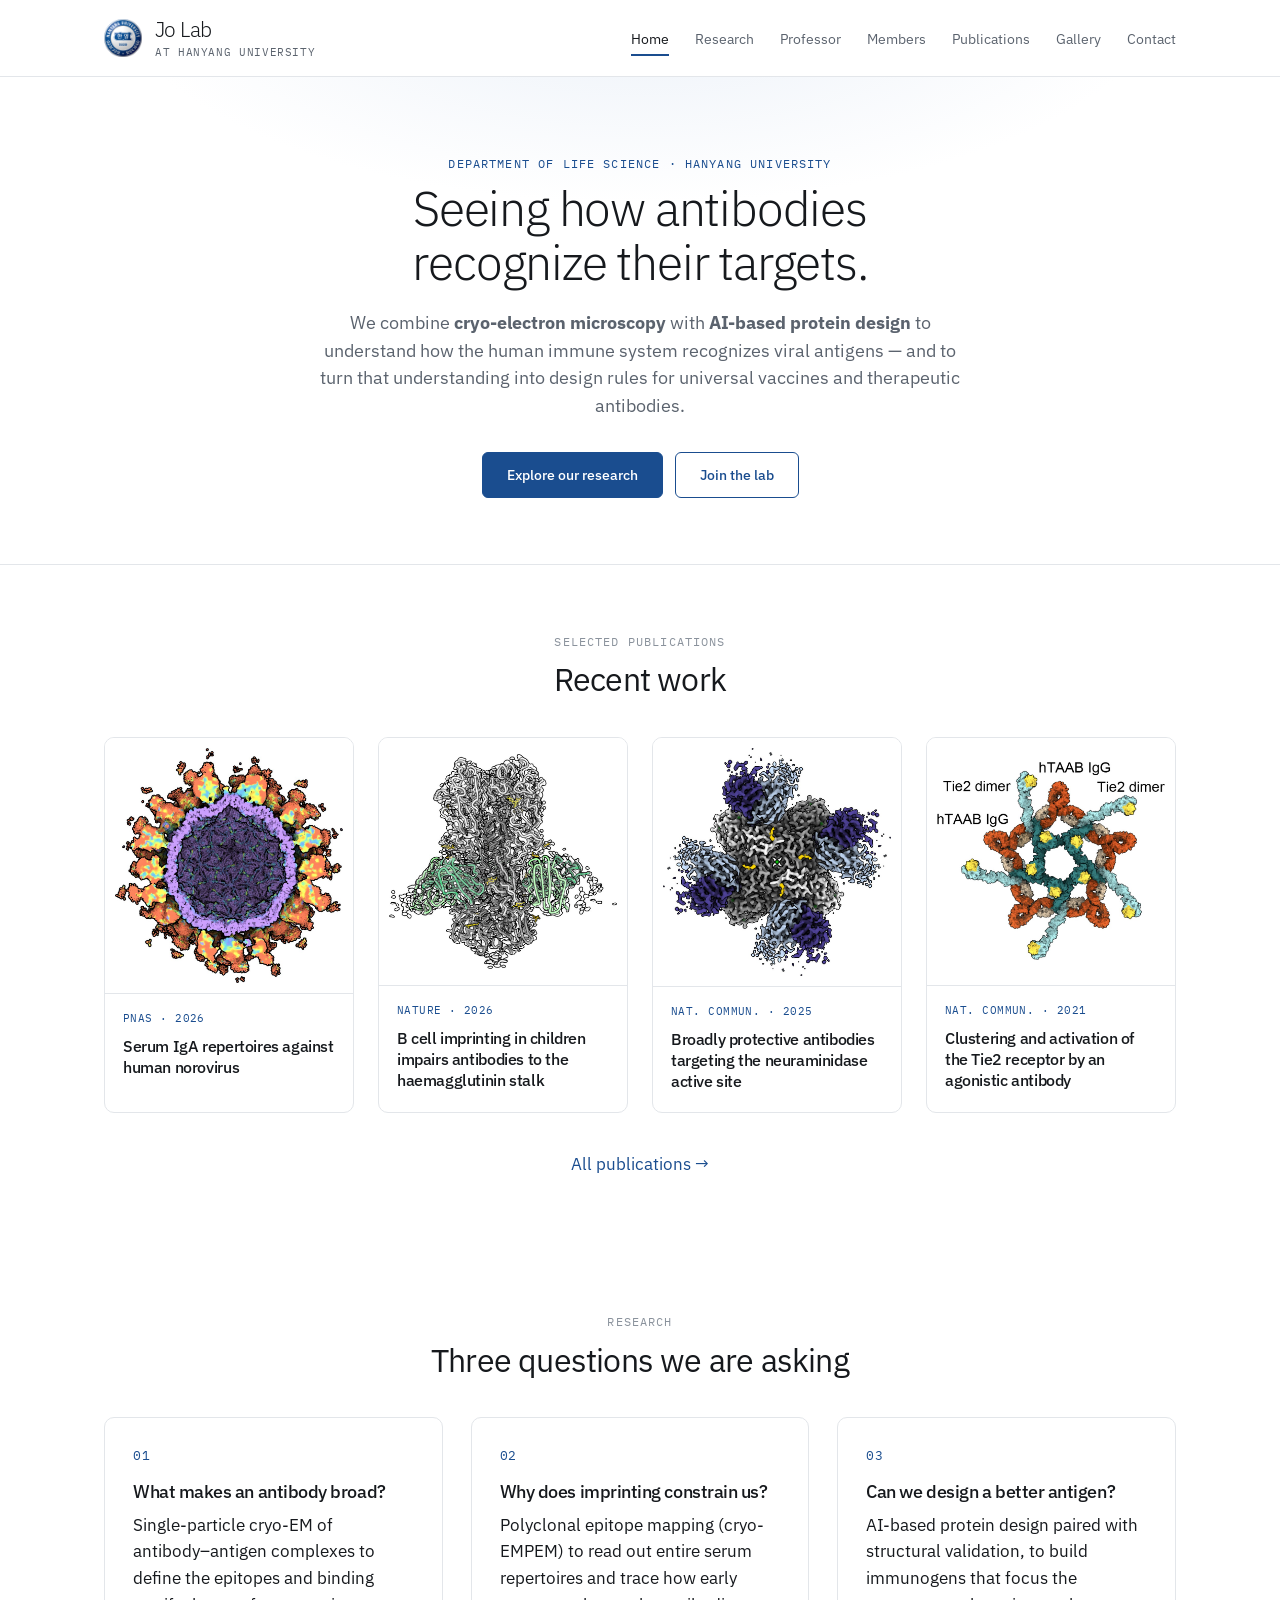
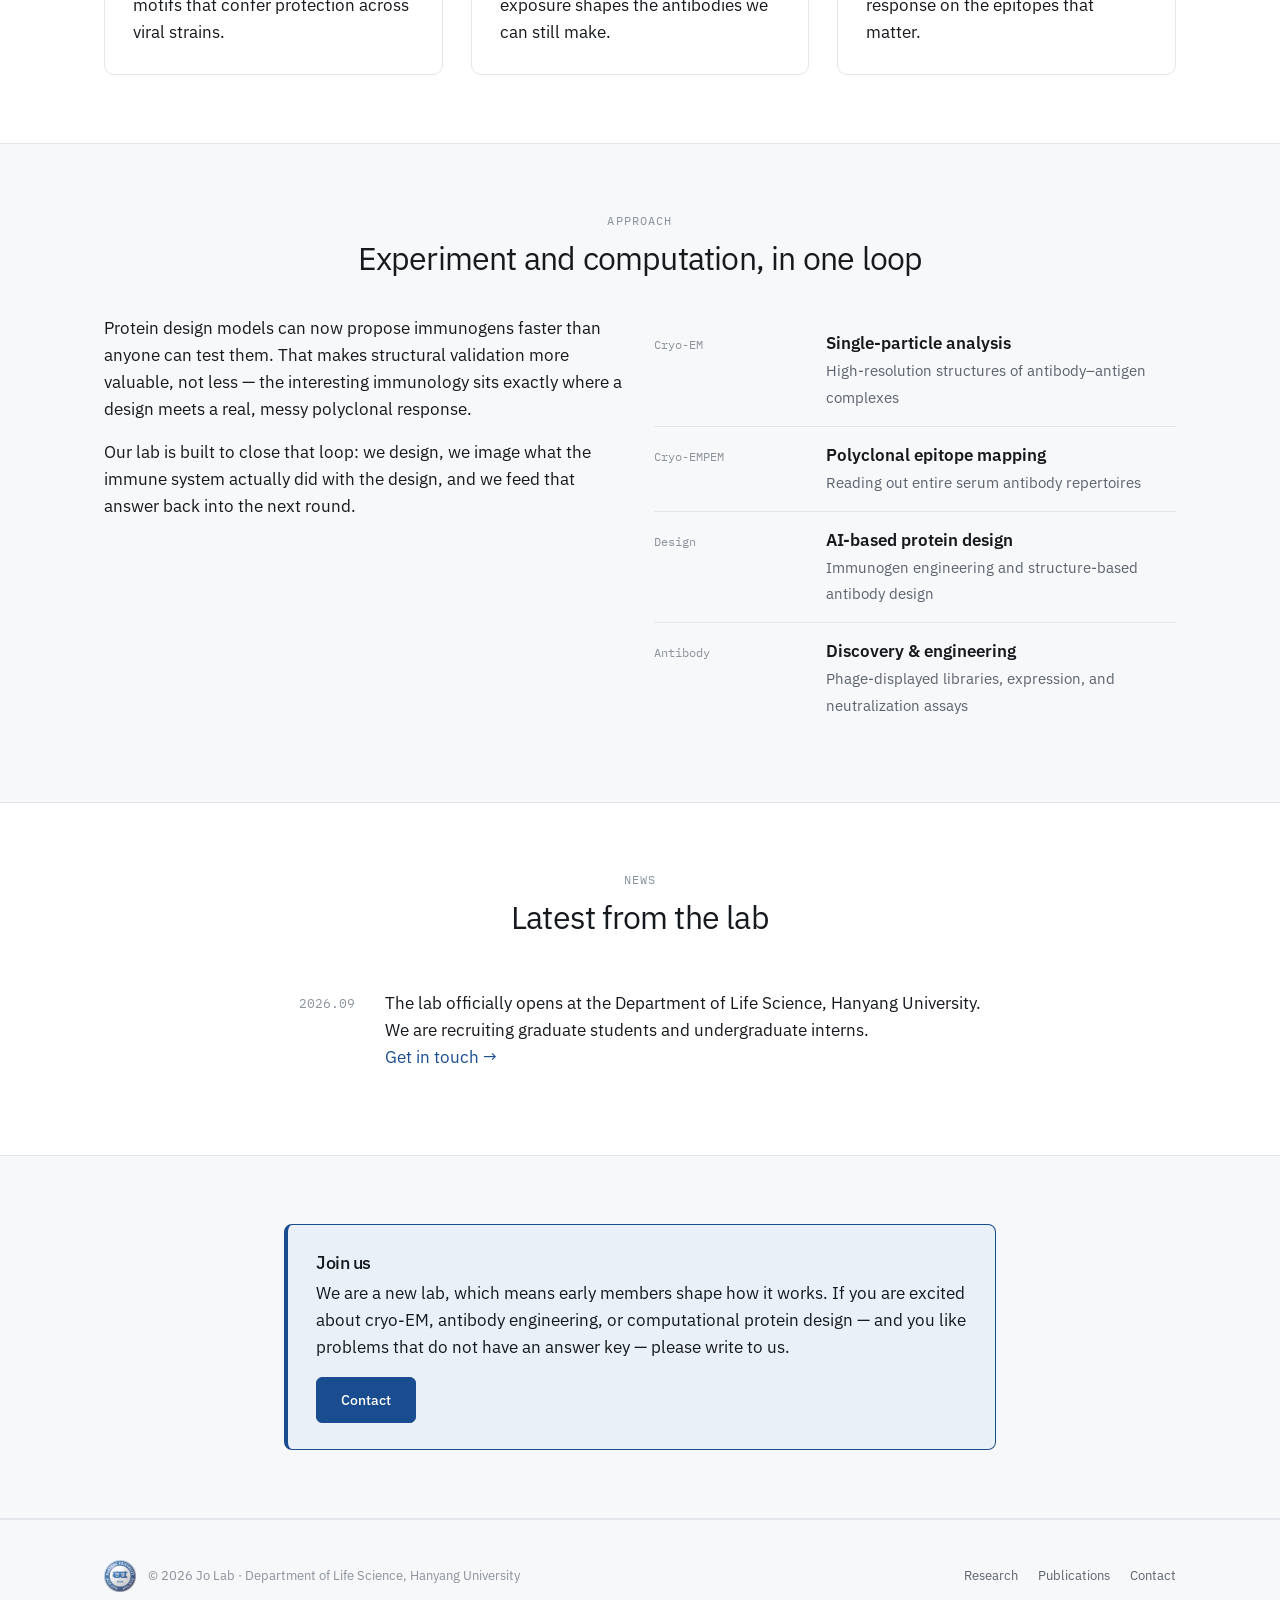
==== index.html @ 9aee0a75 "Add files via upload" ====
<!DOCTYPE html>
<html lang="en">
<head>
<meta charset="utf-8">
<meta name="viewport" content="width=device-width, initial-scale=1">
<title>Jo Lab — Structural Biology, Hanyang University</title>
<meta name="description" content="Structural biology laboratory at the Department of Life Science, Hanyang University. Cryo-EM and computational structure prediction.">
<link rel="preconnect" href="https://fonts.googleapis.com">
<link rel="preconnect" href="https://fonts.gstatic.com" crossorigin>
<link href="https://fonts.googleapis.com/css2?family=IBM+Plex+Mono:wght@400;500&family=IBM+Plex+Sans:wght@300;400;500;600&display=swap" rel="stylesheet">
<link rel="stylesheet" href="style.css">
</head>
<body>

<!-- ===================== HEADER (identical on every page) ===================== -->
<header class="site-header">
  <div class="wrap">
    <div class="brand">
      <a href="index.html">
        <img class="brand-logo" src="images/hanyang-logo.png" alt="Hanyang University">
        <span class="brand-text">
          <span class="brand-name">Jo Lab</span>
          <span class="brand-sub">at Hanyang University</span>
        </span>
      </a>
    </div>
    <button class="nav-toggle" aria-expanded="false" aria-label="Menu">Menu</button>
    <nav class="main-nav">
      <ul>
        <li><a href="index.html" class="active">Home</a></li>
        <li><a href="research.html">Research</a></li>
        <li><a href="professor.html">Professor</a></li>
        <li><a href="members.html">Members</a></li>
        <li><a href="publications.html">Publications</a></li>
        <li><a href="gallery.html">Gallery</a></li>
        <li><a href="contact.html">Contact</a></li>
      </ul>
    </nav>
  </div>
</header>

<!-- ===================== HERO ===================== -->
<section class="hero">
  <div class="wrap">
    <p class="eyebrow">Department of Life Science · Hanyang University</p>
    <h1>Seeing how antibodies recognize their targets.</h1>
    <p class="lede">
      We combine <strong>cryo-electron microscopy</strong> with <strong>AI-based protein
      design</strong> to understand how the human immune system recognizes viral
      antigens — and to turn that understanding into design rules for universal
      vaccines and therapeutic antibodies.
    </p>
    <div class="hero-actions">
      <a class="btn btn-primary" href="research.html">Explore our research</a>
      <a class="btn btn-ghost" href="contact.html">Join the lab</a>
    </div>
  </div>
</section>

<!-- ======================================================
     SELECTED PUBLICATIONS — the four structure figures in a row.
     Each card is a link straight to the paper. To swap one out, change the
     image, the journal line and the short title below.
====================================================== -->
<section class="block">
  <div class="wrap">
    <div class="section-head">
      <p class="eyebrow">Selected publications</p>
      <h2>Recent work</h2>
    </div>
    <div class="pubcards">

      <a class="pubcard" href="https://doi.org/10.1073/pnas.2603905123" target="_blank" rel="noopener">
        <div class="fig"><img src="images/pub1.jpg" alt="Cryo-EM reconstruction of a norovirus virus-like particle"></div>
        <div class="body">
          <p class="venue">PNAS · 2026</p>
          <h3>Serum IgA repertoires against human norovirus</h3>
        </div>
      </a>

      <a class="pubcard" href="https://doi.org/10.1038/s41586-026-10248-6" target="_blank" rel="noopener">
        <div class="fig"><img src="images/pub2.jpg" alt="Antibodies bound to the influenza haemagglutinin stalk"></div>
        <div class="body">
          <p class="venue">Nature · 2026</p>
          <h3>B cell imprinting in children impairs antibodies to the haemagglutinin stalk</h3>
        </div>
      </a>

      <a class="pubcard" href="https://doi.org/10.1038/s41467-025-62174-2" target="_blank" rel="noopener">
        <div class="fig"><img src="images/pub3.jpg" alt="Antibody bound to influenza neuraminidase"></div>
        <div class="body">
          <p class="venue">Nat. Commun. · 2025</p>
          <h3>Broadly protective antibodies targeting the neuraminidase active site</h3>
        </div>
      </a>

      <a class="pubcard" href="https://doi.org/10.1038/s41467-021-26620-1" target="_blank" rel="noopener">
        <div class="fig"><img src="images/pub4.jpg" alt="Hexagonal assembly of Tie2 dimers clustered by an agonistic antibody"></div>
        <div class="body">
          <p class="venue">Nat. Commun. · 2021</p>
          <h3>Clustering and activation of the Tie2 receptor by an agonistic antibody</h3>
        </div>
      </a>

    </div>
    <p style="text-align:center;margin:38px 0 0;">
      <a href="publications.html">All publications →</a>
    </p>
  </div>
</section>

<!-- ===================== RESEARCH SUMMARY ===================== -->
<section class="block">
  <div class="wrap">
    <div class="section-head">
      <p class="eyebrow">Research</p>
      <h2>Three questions we are asking</h2>
    </div>
    <div class="grid grid-3">
      <div class="card">
        <p class="num">01</p>
        <h3>What makes an antibody broad?</h3>
        <p>Single-particle cryo-EM of antibody–antigen complexes to define the epitopes
        and binding motifs that confer protection across viral strains.</p>
      </div>
      <div class="card">
        <p class="num">02</p>
        <h3>Why does imprinting constrain us?</h3>
        <p>Polyclonal epitope mapping (cryo-EMPEM) to read out entire serum repertoires
        and trace how early exposure shapes the antibodies we can still make.</p>
      </div>
      <div class="card">
        <p class="num">03</p>
        <h3>Can we design a better antigen?</h3>
        <p>AI-based protein design paired with structural validation, to build
        immunogens that focus the response on the epitopes that matter.</p>
      </div>
    </div>
  </div>
</section>

<!-- ===================== APPROACH ===================== -->
<section class="block tinted">
  <div class="wrap">
    <div class="section-head">
      <p class="eyebrow">Approach</p>
      <h2>Experiment and computation, in one loop</h2>
    </div>
    <div class="grid grid-2">
      <div>
        <p>Protein design models can now propose immunogens faster than anyone can test
        them. That makes structural validation more valuable, not less — the interesting
        immunology sits exactly where a design meets a real, messy polyclonal response.</p>
        <p>Our lab is built to close that loop: we design, we image what the immune
        system actually did with the design, and we feed that answer back into the next
        round.</p>
      </div>
      <div>
        <ul class="timeline">
          <li><span class="year">Cryo-EM</span><span class="what"><strong>Single-particle analysis</strong><span>High-resolution structures of antibody–antigen complexes</span></span></li>
          <li><span class="year">Cryo-EMPEM</span><span class="what"><strong>Polyclonal epitope mapping</strong><span>Reading out entire serum antibody repertoires</span></span></li>
          <li><span class="year">Design</span><span class="what"><strong>AI-based protein design</strong><span>Immunogen engineering and structure-based antibody design</span></span></li>
          <li><span class="year">Antibody</span><span class="what"><strong>Discovery &amp; engineering</strong><span>Phage-displayed libraries, expression, and neutralization assays</span></span></li>
        </ul>
      </div>
    </div>
  </div>
</section>

<!-- ===================== NEWS ===================== -->
<section class="block">
  <div class="wrap news-wrap">
    <div class="section-head">
      <p class="eyebrow">News</p>
      <h2>Latest from the lab</h2>
    </div>
    <ul class="news">
      <li>
        <span class="date">2026.09</span>
        <!-- Each sentence gets its own line (<br>). The news column is wide
             enough that neither sentence wraps. -->
        <p>The lab officially opens at the Department of Life Science, Hanyang University.<br>
        We are recruiting graduate students and undergraduate interns.<br>
        <a href="contact.html">Get&nbsp;in&nbsp;touch&nbsp;→</a></p>
      </li>
    </ul>
  </div>
</section>

<!-- ===================== JOIN US ===================== -->
<section class="block tinted">
  <div class="wrap narrow">
    <div class="callout">
      <h3>Join us</h3>
      <p>We are a new lab, which means early members shape how it works. If you are
      excited about cryo-EM, antibody engineering, or computational protein design — and
      you like problems that do not have an answer key — please write to us.</p>
      <p><a class="btn btn-primary" href="contact.html">Contact</a></p>
    </div>
  </div>
</section>

<!-- ===================== FOOTER (identical on every page) ===================== -->
<footer class="site-footer">
  <div class="wrap">
    <div class="footer-brand">
      <img src="images/hanyang-logo.png" alt="">
      <p>© 2026 Jo Lab · Department of Life Science, Hanyang University</p>
    </div>
    <div class="footer-links">
      <a href="research.html">Research</a>
      <a href="publications.html">Publications</a>
      <a href="contact.html">Contact</a>
    </div>
  </div>
</footer>

<script src="script.js"></script>
</body>
</html>
---- style.css ----
/* ============================================================
   Jo Lab — Hanyang University
   Shared stylesheet.  White ground, blue accent, IBM Plex throughout.
   Edit colours and fonts in the :root block below.
   ============================================================ */

:root {
  /* --- Colours --- */
  --ink:        #16191d;   /* main text */
  --ink-soft:   #5b636e;   /* secondary text */
  --ink-faint:  #8a929c;   /* captions, meta */
  --rule:       #e3e6ea;   /* hairlines & borders */
  --bg:         #ffffff;   /* page background */
  --bg-soft:    #f7f8f9;   /* alternating sections */
  --accent:     #1a4d8f;   /* links, highlights */
  --accent-soft:#eaf0f8;

  /* --- Type --- */
  --sans: "IBM Plex Sans", -apple-system, BlinkMacSystemFont, "Segoe UI",
          "Noto Sans KR", Helvetica, Arial, sans-serif;
  --mono: "IBM Plex Mono", ui-monospace, SFMono-Regular, Menlo, monospace;

  --maxw: 1120px;
}

/* --- Reset --- */
*, *::before, *::after { box-sizing: border-box; }
html { -webkit-text-size-adjust: 100%; scroll-behavior: smooth; }
body {
  margin: 0;
  font-family: var(--sans);
  font-size: 17px;
  line-height: 1.58;
  color: var(--ink);
  background: var(--bg);
  -webkit-font-smoothing: antialiased;
}
img { max-width: 100%; display: block; }
a { color: var(--accent); text-decoration: none; }
a:hover { text-decoration: underline; text-underline-offset: 3px; }

h1, h2, h3, h4 {
  font-family: var(--sans);
  font-weight: 500;
  line-height: 1.2;
  letter-spacing: -.025em;
  margin: 0 0 .4em;
}
h1 { font-size: clamp(2rem, 4.2vw, 3rem); font-weight: 300; line-height: 1.12; }
h1 b, h1 strong { font-weight: 600; }
h2 { font-size: clamp(1.5rem, 2.6vw, 2rem); font-weight: 400; }
h3 { font-size: 1.15rem; font-weight: 500; }
p  { margin: 0 0 .95em; }

/* Monospace is used for anything that behaves like data:
   years, journal names, numbers, captions, small labels. */
.eyebrow, .card .num, .timeline .year, .news .date, .info-row dt,
.person .role, .tag, .brand-sub, .figure-band .caption, .photo figcaption {
  font-family: var(--mono);
}

.wrap { max-width: var(--maxw); margin: 0 auto; padding: 0 24px; }
.narrow { max-width: 760px; }

/* ============================================================
   Header / Navigation
   ============================================================ */
.site-header {
  position: sticky; top: 0; z-index: 50;
  background: rgba(255,255,255,.94);
  backdrop-filter: blur(10px);
  border-bottom: 1px solid var(--rule);
}
.site-header .wrap {
  display: flex; align-items: center; justify-content: space-between;
  min-height: 76px; gap: 24px;
}
.brand a { display: flex; align-items: center; gap: 13px; color: var(--ink); text-decoration: none; }
.brand-logo { width: 38px; height: 38px; flex: none; }
.brand-text { display: flex; flex-direction: column; line-height: 1.2; }
/* The wordmark is set exactly like the big headline on the home page:
   IBM Plex Sans Light. Raise font-weight to 400 or 500 if it reads too thin. */
.brand-name {
  font-family: var(--sans);
  font-size: 1.32rem; font-weight: 300; letter-spacing: -.025em;
}
.brand-sub {
  font-size: .66rem; letter-spacing: .06em; text-transform: uppercase;
  color: var(--ink-soft); margin-top: 3px;
}

nav.main-nav ul { display: flex; gap: 26px; list-style: none; margin: 0; padding: 0; }
nav.main-nav a {
  color: var(--ink-soft); font-size: .87rem; font-weight: 400;
  padding: 6px 0; text-decoration: none;
  border-bottom: 2px solid transparent; transition: color .15s, border-color .15s;
}
nav.main-nav a:hover { color: var(--ink); text-decoration: none; }
nav.main-nav a.active { color: var(--ink); border-bottom-color: var(--accent); }

.nav-toggle {
  display: none; background: none; border: 1px solid var(--rule);
  border-radius: 6px; padding: 7px 11px; cursor: pointer;
  font-family: var(--mono); font-size: .8rem; color: var(--ink);
}
@media (max-width: 900px) {
  .nav-toggle { display: block; }
  nav.main-nav {
    position: absolute; top: 100%; left: 0; right: 0;
    background: #fff; border-bottom: 1px solid var(--rule); display: none;
  }
  nav.main-nav.open { display: block; }
  nav.main-nav ul { flex-direction: column; gap: 0; padding: 8px 24px 18px; }
  nav.main-nav a { display: block; padding: 11px 0; border-bottom: none; }
}

/* ============================================================
   Hero & page banners — centred
   ============================================================ */
.hero {
  padding: 78px 0 66px; text-align: center;
  border-bottom: 1px solid var(--rule);
  background: radial-gradient(760px 320px at 50% -20%, var(--accent-soft), transparent 70%);
}
.eyebrow {
  font-size: .72rem; letter-spacing: .1em; text-transform: uppercase;
  color: var(--ink-faint); font-weight: 400; margin-bottom: 9px;
}
.hero .eyebrow { color: var(--accent); }
.hero h1 { max-width: 17ch; margin-left: auto; margin-right: auto; margin-bottom: .4em; }
.hero .lede {
  font-size: 1.1rem; color: var(--ink-soft); max-width: 60ch; margin: 0 auto;
}
.hero-actions { display: flex; justify-content: center; flex-wrap: wrap; gap: 12px; margin-top: 32px; }

.btn {
  display: inline-block; padding: 11px 24px; border-radius: 6px;
  font-size: .88rem; font-weight: 500; text-decoration: none;
  border: 1px solid var(--accent); transition: opacity .15s;
}
.btn:hover { text-decoration: none; opacity: .85; }
.btn-primary { background: var(--accent); color: #fff; }
.btn-ghost { background: transparent; color: var(--accent); }

.page-banner {
  padding: 62px 0 44px; border-bottom: 1px solid var(--rule);
  background: var(--bg-soft); text-align: center;
}
.page-banner .eyebrow { color: var(--accent); }
.page-banner h1 { margin-bottom: .32em; }
.page-banner p { color: var(--ink-soft); max-width: 62ch; margin: 0 auto; }

/* ============================================================
   Sections
   ============================================================ */
section.block { padding: 68px 0; }
section.block.tinted { background: var(--bg-soft); border-block: 1px solid var(--rule); }
.section-head { margin-bottom: 38px; text-align: center; }
.section-head .eyebrow { color: var(--ink-faint); }
.section-head--left { text-align: left; }

/* ============================================================
   Grids & cards
   ============================================================ */
.grid { display: grid; gap: 28px; }
.grid-2 { grid-template-columns: repeat(2, 1fr); }
.grid-3 { grid-template-columns: repeat(3, 1fr); }
.grid-4 { grid-template-columns: repeat(4, 1fr); }
@media (max-width: 900px) { .grid-3, .grid-4 { grid-template-columns: repeat(2, 1fr); } }
@media (max-width: 620px) { .grid-2, .grid-3, .grid-4 { grid-template-columns: 1fr; } }

.card {
  border: 1px solid var(--rule); border-radius: 10px;
  padding: 28px; background: #fff;
  transition: border-color .15s, transform .15s;
}
.card:hover { border-color: #c9d2dd; transform: translateY(-2px); }
.card h3 { margin-bottom: .5em; }
.card p:last-child { margin-bottom: 0; }
.card .num {
  font-size: .8rem; color: var(--accent); margin-bottom: 14px; letter-spacing: .04em;
}

/* ============================================================
   Publication cards (Home) — the Selected figures in a row
   ============================================================ */
.pubcards { display: grid; grid-template-columns: repeat(4, 1fr); gap: 24px; }
@media (max-width: 900px) { .pubcards { grid-template-columns: repeat(2, 1fr); } }
@media (max-width: 560px) { .pubcards { grid-template-columns: 1fr; } }
.pubcard {
  border: 1px solid var(--rule); border-radius: 10px; overflow: hidden;
  background: #fff; display: flex; flex-direction: column;
  text-decoration: none; color: inherit;
  transition: border-color .15s, transform .15s;
}
.pubcard:hover { border-color: #c9d2dd; transform: translateY(-2px); text-decoration: none; }
.pubcard .fig { aspect-ratio: 1 / 1; background: #fff; border-bottom: 1px solid var(--rule); }
.pubcard .fig img { width: 100%; height: 100%; object-fit: contain; padding: 10px; }
.pubcard .body { padding: 16px 18px 20px; }
.pubcard .venue {
  font-family: var(--mono); font-size: .7rem; letter-spacing: .04em;
  color: var(--accent); margin: 0 0 8px; text-transform: uppercase;
}
.pubcard h3 { font-size: .98rem; font-weight: 500; line-height: 1.34; margin: 0; }

/* ============================================================
   People
   ============================================================ */
.person .portrait {
  width: 100%; aspect-ratio: 1 / 1; border-radius: 10px;
  background: var(--bg-soft); border: 1px solid var(--rule);
  display: flex; align-items: center; justify-content: center;
  color: var(--ink-faint); font-size: .78rem; text-align: center;
  overflow: hidden; margin-bottom: 16px;
}
.person .portrait img { width: 100%; height: 100%; object-fit: cover; }
.person h3 { margin-bottom: .15em; font-size: 1.06rem; }
.person .role {
  font-size: .7rem; letter-spacing: .06em; text-transform: uppercase;
  color: var(--accent); margin-bottom: .6em;
}
.person p { font-size: .93rem; color: var(--ink-soft); }

/* PI profile */
.pi-layout { display: grid; grid-template-columns: 300px 1fr; gap: 52px; align-items: start; }
@media (max-width: 820px) { .pi-layout { grid-template-columns: 1fr; gap: 32px; } }
.pi-photo {
  aspect-ratio: 3 / 4; border-radius: 10px; background: var(--bg-soft);
  border: 1px solid var(--rule); display: flex; align-items: center;
  justify-content: center; color: var(--ink-faint); font-size: .8rem;
  text-align: center; overflow: hidden;
}
.pi-photo img { width: 100%; height: 100%; object-fit: cover; }

/* Timeline */
.timeline { list-style: none; margin: 0; padding: 0; }
.timeline li {
  display: grid; grid-template-columns: 152px 1fr; gap: 20px;
  padding: 15px 0; border-bottom: 1px solid var(--rule);
}
.timeline li:last-child { border-bottom: none; }
.timeline .year { font-size: .78rem; color: var(--ink-faint); white-space: nowrap; padding-top: 5px; }
.timeline .what strong { display: block; font-weight: 600; }
.timeline .what span { font-size: .94rem; color: var(--ink-soft); }
@media (max-width: 560px) { .timeline li { grid-template-columns: 1fr; gap: 4px; } }

/* ============================================================
   Publications
   ============================================================ */
.pub-list { max-width: 1000px; }
.pub-year {
  font-size: 1.32rem; font-weight: 500; margin: 0 0 6px;
  padding-bottom: 10px; border-bottom: 2px solid var(--ink);
}
.pub {
  display: grid; grid-template-columns: 28px 1fr; gap: 10px;
  padding: 20px 0; border-bottom: 1px solid var(--rule);
}
.pub .idx { font-family: var(--mono); font-size: .85rem; color: var(--ink-faint); padding-top: 5px; }
.pub .title { font-weight: 500; font-size: 1.04rem; line-height: 1.35; margin: 0 0 5px; }
.pub .title a { color: inherit; text-decoration: none; }
.pub .title a:hover, .pub .title a:focus-visible {
  text-decoration: underline; text-decoration-thickness: 2px;
  text-underline-offset: 3px; text-decoration-color: var(--accent);
}
.pub .authors { font-size: .9rem; color: var(--ink-soft); margin: 0 0 5px; line-height: 1.5; }
.pub .authors .me { color: var(--ink); font-weight: 600; }
.pub .venue { font-size: .9rem; color: var(--ink-soft); margin: 0; }
.pub .venue em { font-style: italic; font-weight: 600; color: var(--ink); }
.pub .venue a { text-decoration: none; }
.pub .venue a em { color: var(--accent); text-decoration: underline; text-underline-offset: 3px; }

/* Author markers (* and #). The asterisk is small, so it is set a little
   larger than a normal superscript to stay legible. */
sup { font-size: .85em; line-height: 0; vertical-align: super; }
/* The marker straight after a lab member's name inherits the bold. */
.pub .authors .me + sup { font-weight: 700; color: var(--ink); }

.tag {
  display: inline-block; font-size: .64rem; letter-spacing: .08em;
  text-transform: uppercase; padding: 3px 8px; border-radius: 4px;
  background: var(--accent-soft); color: var(--accent);
  margin-left: 8px; vertical-align: 2px;
}

/* Structure figure beside each Selected citation */
.pub-thumb { grid-template-columns: 28px 180px 1fr; gap: 20px; align-items: start; }
.pub-thumb .thumb {
  aspect-ratio: 1 / 1; border-radius: 8px; overflow: hidden;
  border: 1px solid var(--rule); background: #fff;
  display: flex; align-items: center; justify-content: center;
  color: var(--ink-faint); font-size: .72rem; text-align: center; padding: 8px;
}
.pub-thumb .thumb.empty { border-style: dashed; background: var(--bg-soft); }
.pub-thumb .thumb img { width: 100%; height: 100%; object-fit: contain; }
@media (max-width: 760px) {
  .pub-thumb { grid-template-columns: 28px 1fr; }
  .pub-thumb .thumb { grid-column: 2; margin-bottom: 14px; max-width: 240px; }
}

/* ============================================================
   Research interests
   ============================================================ */
.interests { list-style: none; margin: 0; padding: 0; }
.interests li {
  position: relative; padding: 14px 0 14px 26px; border-bottom: 1px solid var(--rule);
}
.interests li:last-child { border-bottom: none; }
.interests li::before {
  content: ""; position: absolute; left: 2px; top: 26px;
  width: 10px; height: 2px; background: var(--accent);
}

/* ============================================================
   Figures & gallery
   ============================================================ */
.gallery-grid { display: grid; grid-template-columns: repeat(3, 1fr); gap: 18px; }
@media (max-width: 860px) { .gallery-grid { grid-template-columns: repeat(2, 1fr); } }
@media (max-width: 560px) { .gallery-grid { grid-template-columns: 1fr; } }
.photo { border: 1px solid var(--rule); border-radius: 10px; overflow: hidden; background: #fff; }
.photo .frame {
  aspect-ratio: 4 / 3; background: var(--bg-soft);
  display: flex; align-items: center; justify-content: center;
  color: var(--ink-faint); font-size: .8rem; text-align: center; padding: 12px;
}
.photo .frame img { width: 100%; height: 100%; object-fit: cover; }
.photo figcaption {
  padding: 13px 16px; font-size: .78rem; color: var(--ink-soft);
  border-top: 1px solid var(--rule);
}
.figure-wide .frame { aspect-ratio: 16 / 9; }
.figure-wide figcaption { text-align: center; }

/* ============================================================
   News
   ============================================================ */
/* Wide enough that a full sentence of news never has to wrap.
   Usable text width = 900 - 48 (padding) - 72 (date) - 14 (gap) = 766px. */
.news-wrap { max-width: 900px; }
/* width:fit-content makes the list only as wide as its longest line, and the
   auto margins then centre it under the centred section heading. */
.news {
  list-style: none; padding: 0;
  width: fit-content; max-width: 100%; margin: 0 auto;
}
.news li {
  display: grid; grid-template-columns: 72px 1fr; gap: 14px;
  padding: 16px 0; border-bottom: 1px solid var(--rule);
}
.news li:last-child { border-bottom: none; }
.news .date { font-size: .82rem; color: var(--ink-faint); white-space: nowrap; padding-top: 4px; }
.news p { margin: 0; }
@media (max-width: 560px) { .news li { grid-template-columns: 1fr; gap: 4px; } }

/* ============================================================
   Contact
   ============================================================ */
.contact-grid { display: grid; grid-template-columns: 1fr 1fr; gap: 52px; }
@media (max-width: 820px) { .contact-grid { grid-template-columns: 1fr; gap: 34px; } }
.info-row {
  display: grid; grid-template-columns: 120px 1fr; gap: 16px;
  padding: 14px 0; border-bottom: 1px solid var(--rule);
}
.info-row:last-child { border-bottom: none; }
.info-row dt {
  font-size: .7rem; letter-spacing: .06em; text-transform: uppercase;
  color: var(--ink-faint); padding-top: 6px;
}
.info-row dd { margin: 0; overflow-wrap: anywhere; }

/* Narrow sidebar version (PI page): label above the value. */
.pi-contact .info-row { grid-template-columns: 1fr; gap: 3px; padding: 12px 0; }
.pi-contact .info-row dt { padding-top: 0; }

.map-frame {
  aspect-ratio: 4 / 3; border-radius: 10px; overflow: hidden;
  border: 1px solid var(--rule); background: var(--bg-soft);
  display: flex; align-items: center; justify-content: center;
  color: var(--ink-faint); font-size: .85rem; text-align: center; padding: 0;
}
/* Grayscale map. Delete the filter line to show it in full colour. */
.map-frame iframe { width: 100%; height: 100%; border: 0; filter: grayscale(1); }

.callout {
  border: 1px solid var(--accent); border-left-width: 4px;
  border-radius: 8px; padding: 26px 28px; background: var(--accent-soft);
}
.callout h3 { margin-bottom: .4em; }
.callout p:last-child { margin-bottom: 0; }

/* Placeholder marker — delete these once real content is in */
.todo {
  background: #fff6d9; border-left: 3px solid #e0a800;
  padding: 3px 8px; border-radius: 3px; font-size: .93em;
}

/* ============================================================
   Footer
   ============================================================ */
.site-footer {
  border-top: 1px solid var(--rule); padding: 40px 0 52px;
  background: var(--bg-soft);
}
.site-footer .wrap {
  display: flex; justify-content: space-between; align-items: center;
  gap: 24px; flex-wrap: wrap;
}
.footer-brand { display: flex; align-items: center; gap: 12px; }
.footer-brand img { width: 32px; height: 32px; opacity: .75; }
.site-footer p { margin: 0; font-size: .82rem; color: var(--ink-faint); }
.site-footer a { color: var(--ink-soft); }
.footer-links { display: flex; gap: 20px; flex-wrap: wrap; font-size: .82rem; }
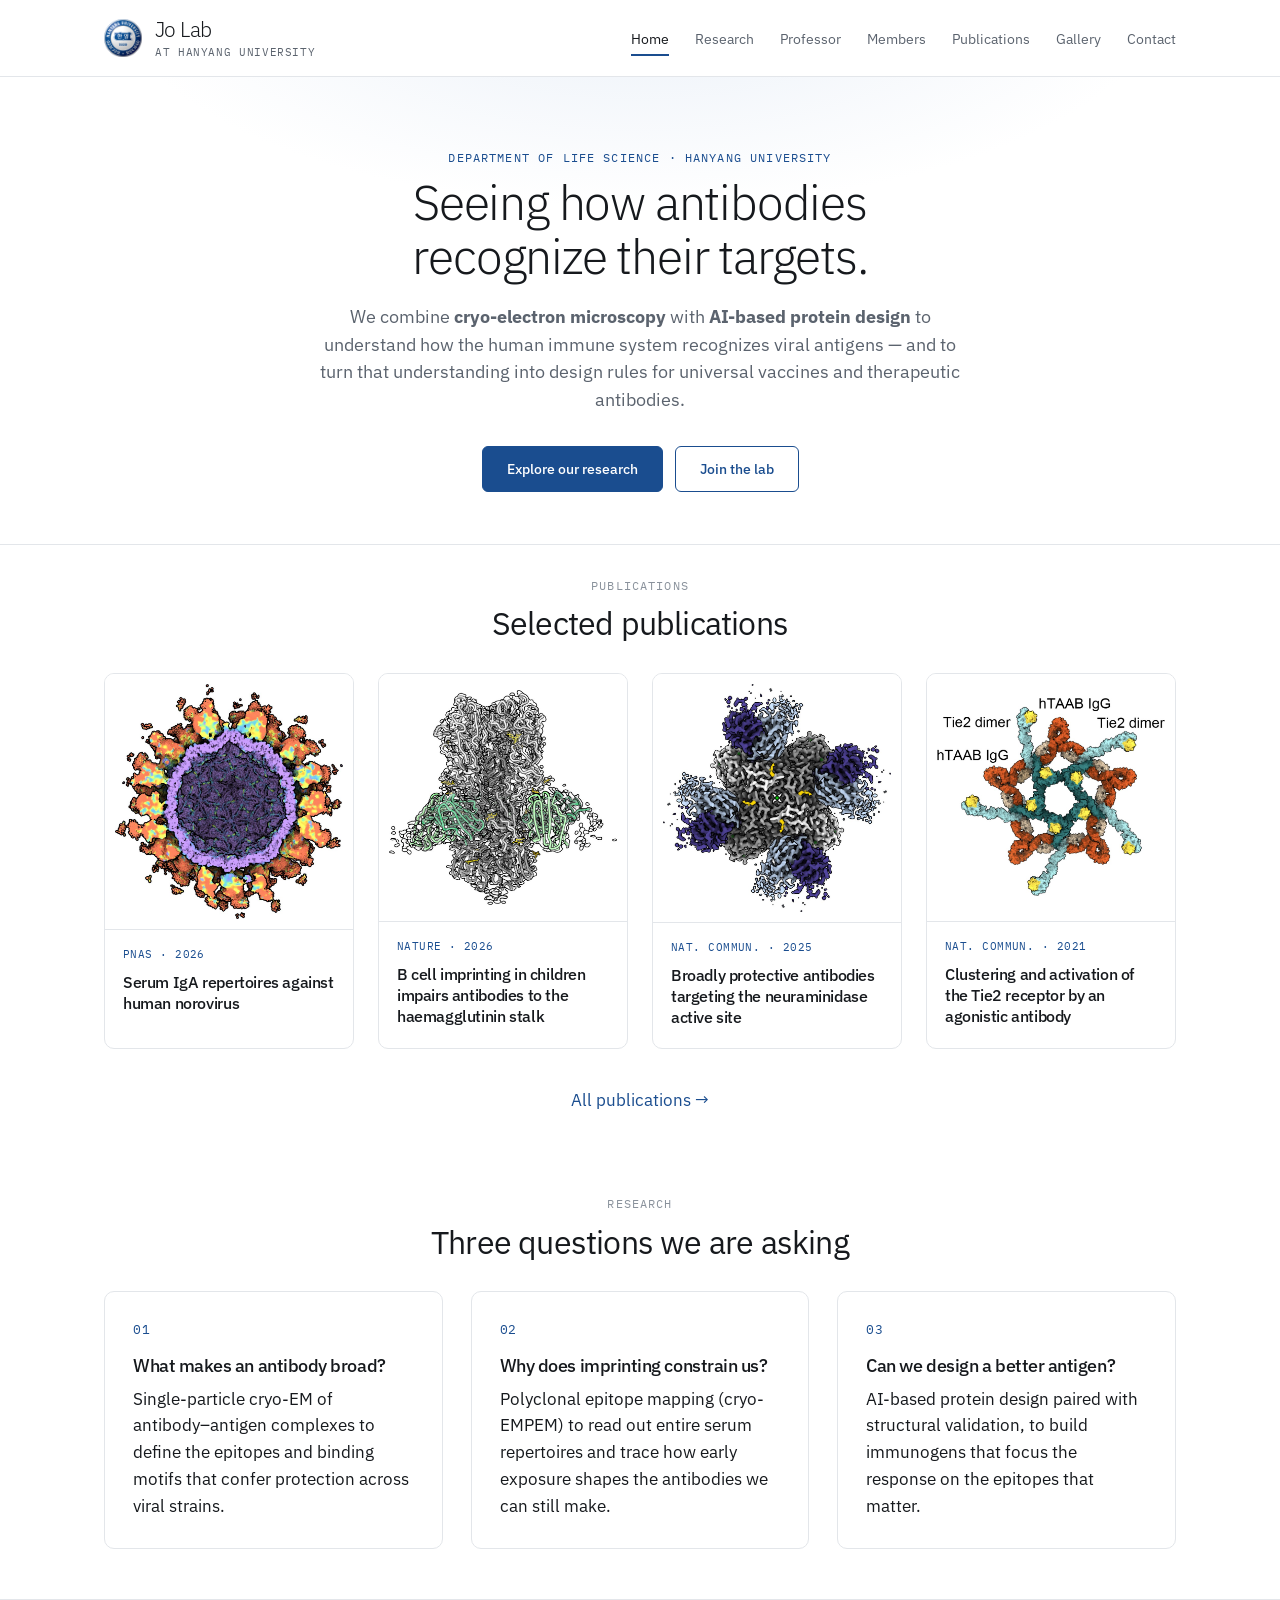
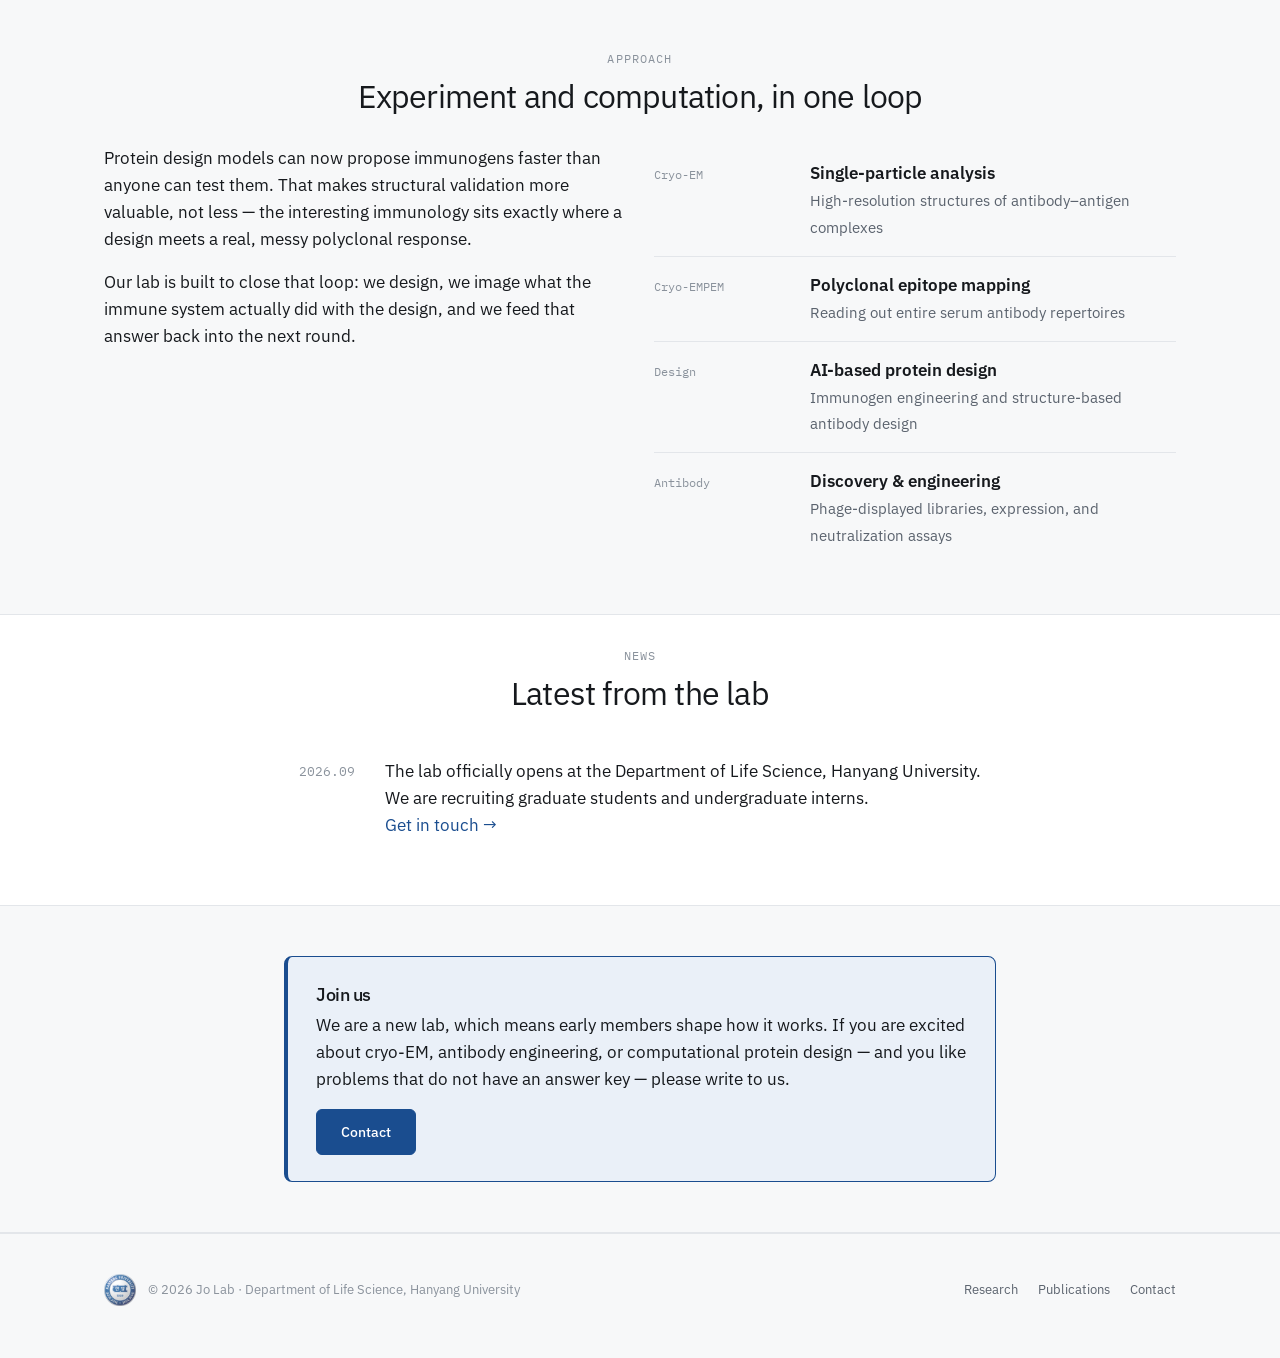
==== commit a55e483a: "Add files via upload" ====
--- a/index.html
+++ b/index.html
@@ -65,8 +65,8 @@
 <section class="block">
   <div class="wrap">
     <div class="section-head">
-      <p class="eyebrow">Selected publications</p>
-      <h2>Recent work</h2>
+      <p class="eyebrow">Publications</p>
+      <h2>Selected publications</h2>
     </div>
     <div class="pubcards">
 
--- a/style.css
+++ b/style.css
@@ -118,7 +118,7 @@
    Hero & page banners — centred
    ============================================================ */
 .hero {
-  padding: 78px 0 66px; text-align: center;
+  padding: 72px 0 52px; text-align: center;
   border-bottom: 1px solid var(--rule);
   background: radial-gradient(760px 320px at 50% -20%, var(--accent-soft), transparent 70%);
 }
@@ -143,7 +143,7 @@
 .btn-ghost { background: transparent; color: var(--accent); }
 
 .page-banner {
-  padding: 62px 0 44px; border-bottom: 1px solid var(--rule);
+  padding: 54px 0 38px; border-bottom: 1px solid var(--rule);
   background: var(--bg-soft); text-align: center;
 }
 .page-banner .eyebrow { color: var(--accent); }
@@ -153,9 +153,14 @@
 /* ============================================================
    Sections
    ============================================================ */
-section.block { padding: 68px 0; }
+section.block { padding: 50px 0; }
 section.block.tinted { background: var(--bg-soft); border-block: 1px solid var(--rule); }
-.section-head { margin-bottom: 38px; text-align: center; }
+/* Two plain sections in a row would otherwise stack 50px + 50px of empty
+   space between them. Tinted sections keep the full padding, since their
+   background needs the room. */
+.hero + section.block:not(.tinted),
+section.block + section.block:not(.tinted) { padding-top: 32px; }
+.section-head { margin-bottom: 30px; text-align: center; }
 .section-head .eyebrow { color: var(--ink-faint); }
 .section-head--left { text-align: left; }
 
@@ -234,10 +239,15 @@
 
 /* Timeline */
 .timeline { list-style: none; margin: 0; padding: 0; }
+/* Year column is sized to "2022.10 – 2026.08", which measures 135px. */
 .timeline li {
-  display: grid; grid-template-columns: 152px 1fr; gap: 20px;
+  display: grid; grid-template-columns: 140px 1fr; gap: 16px;
   padding: 15px 0; border-bottom: 1px solid var(--rule);
 }
+/* Use class="timeline timeline--short" for lists whose years are just "2026".
+   The narrower column gives the text 666px instead of 558px, which is enough
+   for the longest society name to stay on one line. */
+.timeline--short li { grid-template-columns: 52px 1fr; gap: 12px; }
 .timeline li:last-child { border-bottom: none; }
 .timeline .year { font-size: .78rem; color: var(--ink-faint); white-space: nowrap; padding-top: 5px; }
 .timeline .what strong { display: block; font-weight: 600; }
@@ -273,8 +283,9 @@
 /* Author markers (* and #). The asterisk is small, so it is set a little
    larger than a normal superscript to stay legible. */
 sup { font-size: .85em; line-height: 0; vertical-align: super; }
-/* The marker straight after a lab member's name inherits the bold. */
-.pub .authors .me + sup { font-weight: 700; color: var(--ink); }
+/* A marker belonging to a lab member sits INSIDE .me, so it inherits the bold
+   automatically. (Do not use ".me + sup" here — the adjacent-sibling selector
+   skips over plain text, so it would also catch a far-away author's #.) */
 
 .tag {
   display: inline-block; font-size: .64rem; letter-spacing: .08em;
@@ -331,6 +342,72 @@
 .figure-wide .frame { aspect-ratio: 16 / 9; }
 .figure-wide figcaption { text-align: center; }
 
+/* Keeps a phrase on one line, so names like Tie2-Fn2-3 or (5 Fabs-1) are never
+   split across two lines. Wrap any text in <span class="nb">…</span>. */
+.nb { white-space: nowrap; }
+
+/* Intro line above a tab panel. Each <span> is one sentence on its own line;
+   below 720px they fall back to normal wrapping. */
+.panel-note { text-align: center; color: var(--ink-soft); margin: 0 auto 30px; max-width: 770px; }
+.panel-note span { display: block; }
+@media (max-width: 820px) { .panel-note span { display: inline; } }
+
+/* A single photo on its own: centred, and shown whole rather than cropped.
+   Delete the photo--solo class from the <figure> once there are several. */
+.gallery-grid > .photo--solo:only-child { grid-column: 1 / -1; max-width: 520px; margin: 0 auto; }
+.photo--solo .frame { aspect-ratio: auto; padding: 0; }
+.photo--solo .frame img { height: auto; object-fit: contain; }
+.photo--solo figcaption { text-align: center; }
+
+/* ============================================================
+   Tabs (Gallery)
+   ============================================================ */
+.tabs { border-bottom: 1px solid var(--rule); background: #fff; }
+.tabs .wrap { display: flex; justify-content: center; gap: 30px; }
+.tab-btn {
+  background: none; border: 0; cursor: pointer;
+  font-family: var(--sans); font-size: .92rem; color: var(--ink-soft);
+  padding: 16px 2px; border-bottom: 2px solid transparent;
+  transition: color .15s, border-color .15s;
+}
+.tab-btn:hover { color: var(--ink); }
+.tab-btn.is-on { color: var(--ink); border-bottom-color: var(--accent); }
+.tab-panel { display: none; }
+.tab-panel.is-on { display: block; }
+/* A panel sits right under the tab bar, so it needs less room on top
+   than a normal section. */
+section.block.tab-panel { padding-top: 26px; }
+
+/* ============================================================
+   EMDB depositions — five per row
+   ============================================================ */
+.emd-grid { display: grid; grid-template-columns: repeat(5, 1fr); gap: 20px; }
+@media (max-width: 1000px) { .emd-grid { grid-template-columns: repeat(4, 1fr); } }
+@media (max-width: 820px)  { .emd-grid { grid-template-columns: repeat(3, 1fr); } }
+@media (max-width: 620px)  { .emd-grid { grid-template-columns: repeat(2, 1fr); } }
+.emd {
+  display: block; text-decoration: none; color: inherit;
+  border: 1px solid var(--rule); border-radius: 8px; overflow: hidden;
+  background: #fff; transition: border-color .15s, transform .15s;
+}
+.emd:hover { border-color: #c9d2dd; transform: translateY(-2px); text-decoration: none; }
+/* Tiles are white. Most EMDB renders arrive on white; the few that come on
+   black are replaced with the author's own figure (images/emd-XXXXX.jpg). */
+.emd-fig { aspect-ratio: 1 / 1; background: #fff; }
+.emd-fig img { width: 100%; height: 100%; object-fit: contain; }
+.emd-tagline { color: var(--ink-faint); font-family: var(--mono); font-size: .68rem; }
+/* The accession line ("EMD-46041 · PDB 9CYE") needs 152px and the resolution
+   another 38px, but a card is only 174px wide inside its padding. So the two
+   sit on separate lines, and each is set nowrap so neither can break apart. */
+.emd-meta { padding: 10px 12px 0; font-family: var(--mono); font-size: .7rem; }
+.emd-id, .emd-res { display: block; white-space: nowrap; }
+.emd-id { color: var(--accent); letter-spacing: 0; }
+.emd-res { color: var(--ink-faint); margin-top: 2px; }
+.emd-title {
+  margin: 4px 0 0; padding: 0 12px 14px;
+  font-size: .76rem; line-height: 1.4; color: var(--ink-soft);
+}
+
 /* ============================================================
    News
    ============================================================ */
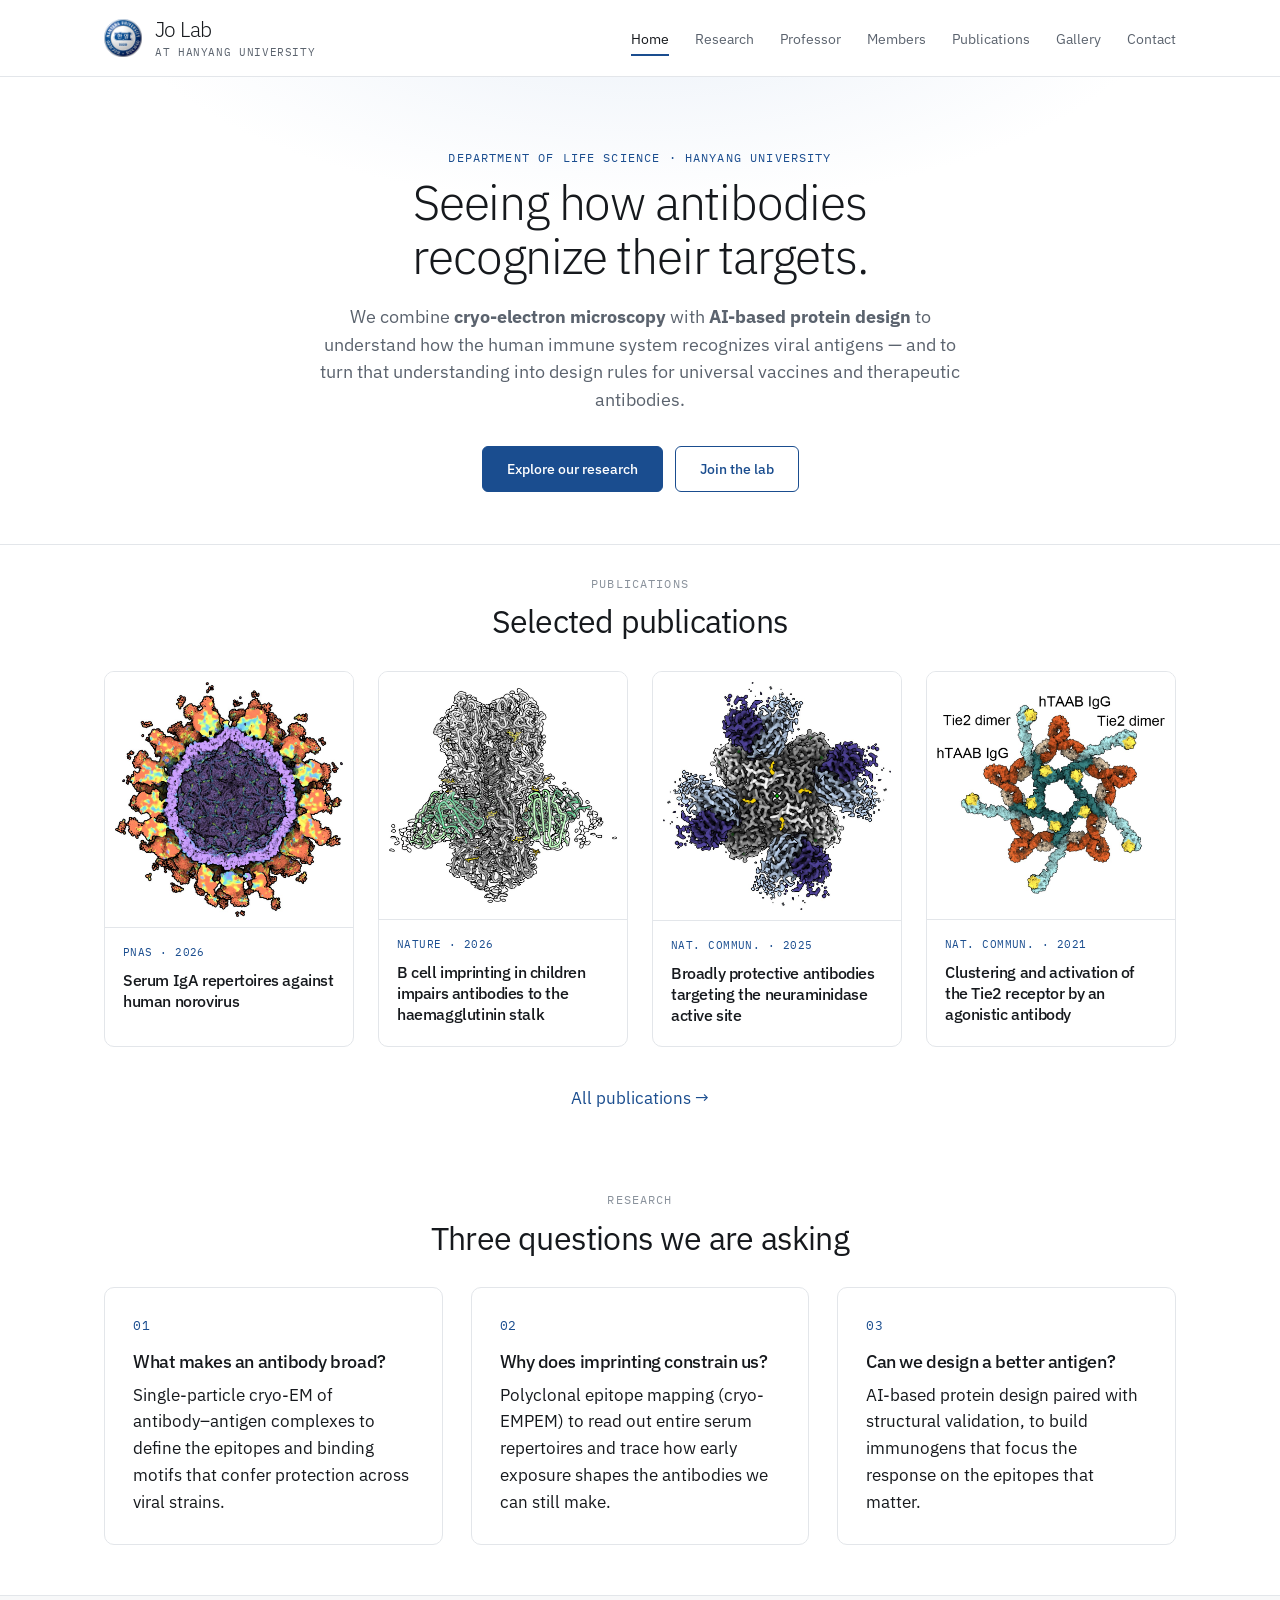
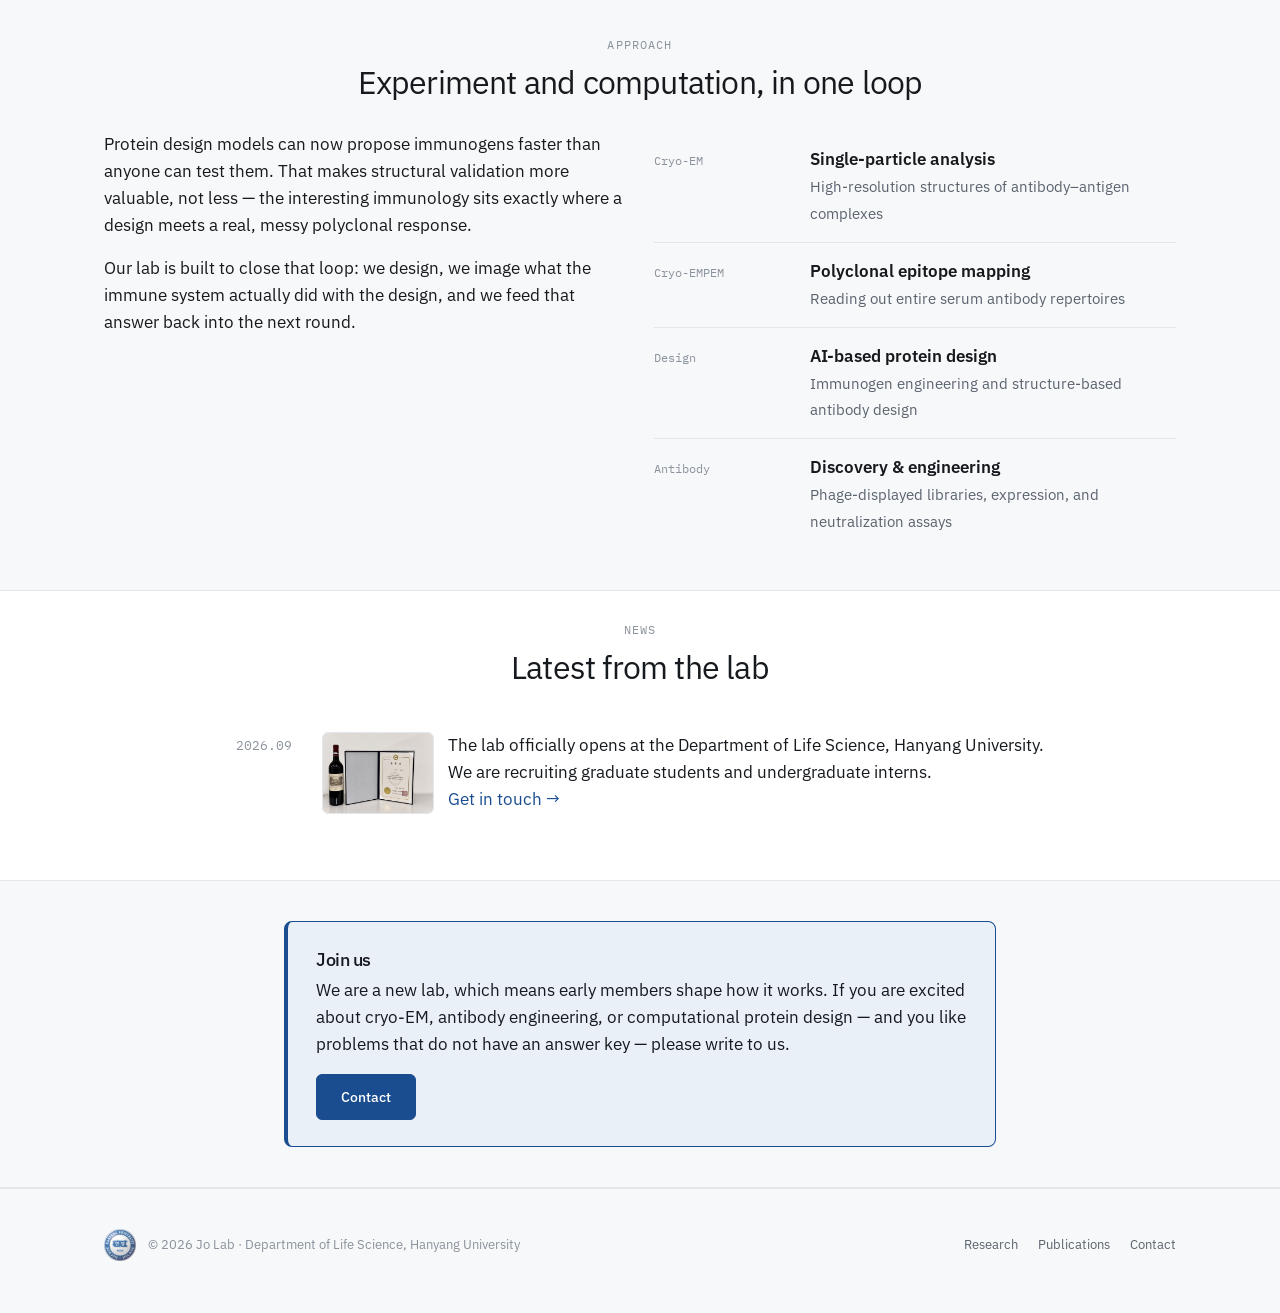
==== commit d2577f6e: "Add files via upload" ====
--- a/index.html
+++ b/index.html
@@ -175,8 +175,13 @@
       <h2>Latest from the lab</h2>
     </div>
     <ul class="news">
-      <li>
+      <li class="with-thumb">
         <span class="date">2026.09</span>
+        <!-- Optional thumbnail. Drop the "with-thumb" class from the <li> and
+             delete this <a> if an item has no picture. -->
+        <a class="news-thumb" href="gallery.html#photos">
+          <img src="images/gallery-appointment.jpg" alt="Letter of appointment" loading="lazy">
+        </a>
         <!-- Each sentence gets its own line (<br>). The news column is wide
              enough that neither sentence wraps. -->
         <p>The lab officially opens at the Department of Life Science, Hanyang University.<br>
--- a/style.css
+++ b/style.css
@@ -154,12 +154,12 @@
    Sections
    ============================================================ */
 section.block { padding: 50px 0; }
-section.block.tinted { background: var(--bg-soft); border-block: 1px solid var(--rule); }
-/* Two plain sections in a row would otherwise stack 50px + 50px of empty
-   space between them. Tinted sections keep the full padding, since their
-   background needs the room. */
+section.block.tinted { padding: 40px 0; background: var(--bg-soft); border-block: 1px solid var(--rule); }
+/* A heading sitting right under a banner, or two plain sections in a row,
+   need less room above than a section standing on its own. */
 .hero + section.block:not(.tinted),
-section.block + section.block:not(.tinted) { padding-top: 32px; }
+.page-banner + section.block:not(.tinted),
+section.block + section.block:not(.tinted) { padding-top: 30px; }
 .section-head { margin-bottom: 30px; text-align: center; }
 .section-head .eyebrow { color: var(--ink-faint); }
 .section-head--left { text-align: left; }
@@ -173,6 +173,16 @@
 .grid-4 { grid-template-columns: repeat(4, 1fr); }
 @media (max-width: 900px) { .grid-3, .grid-4 { grid-template-columns: repeat(2, 1fr); } }
 @media (max-width: 620px) { .grid-2, .grid-3, .grid-4 { grid-template-columns: 1fr; } }
+
+/* "grid-center" centres a part-filled row instead of leaving the gap on the
+   right. Cards keep the width they would have in a full four-column row.
+   Remove the class once the row is full. */
+@media (min-width: 901px) {
+  .grid-4.grid-center {
+    grid-template-columns: repeat(3, calc((100% - 3 * 28px) / 4));
+    justify-content: center;
+  }
+}
 
 .card {
   border: 1px solid var(--rule); border-radius: 10px;
@@ -425,9 +435,20 @@
   padding: 16px 0; border-bottom: 1px solid var(--rule);
 }
 .news li:last-child { border-bottom: none; }
+/* An item with a picture gets a third column between the date and the text. */
+.news li.with-thumb { grid-template-columns: 72px 112px 1fr; align-items: start; }
+.news-thumb {
+  display: block; border: 1px solid var(--rule); border-radius: 6px;
+  overflow: hidden; background: #fff; transition: border-color .15s;
+}
+.news-thumb:hover { border-color: #c9d2dd; text-decoration: none; }
+.news-thumb img { width: 100%; height: auto; }
 .news .date { font-size: .82rem; color: var(--ink-faint); white-space: nowrap; padding-top: 4px; }
 .news p { margin: 0; }
-@media (max-width: 560px) { .news li { grid-template-columns: 1fr; gap: 4px; } }
+@media (max-width: 560px) {
+  .news li, .news li.with-thumb { grid-template-columns: 1fr; gap: 4px; }
+  .news-thumb { max-width: 200px; margin: 6px 0; }
+}
 
 /* ============================================================
    Contact
@@ -435,13 +456,13 @@
 .contact-grid { display: grid; grid-template-columns: 1fr 1fr; gap: 52px; }
 @media (max-width: 820px) { .contact-grid { grid-template-columns: 1fr; gap: 34px; } }
 .info-row {
-  display: grid; grid-template-columns: 120px 1fr; gap: 16px;
-  padding: 14px 0; border-bottom: 1px solid var(--rule);
+  display: grid; grid-template-columns: 108px 1fr; gap: 14px;
+  padding: 9px 0; border-bottom: 1px solid var(--rule);
 }
 .info-row:last-child { border-bottom: none; }
 .info-row dt {
   font-size: .7rem; letter-spacing: .06em; text-transform: uppercase;
-  color: var(--ink-faint); padding-top: 6px;
+  color: var(--ink-faint); padding-top: 4px;
 }
 .info-row dd { margin: 0; overflow-wrap: anywhere; }
 
@@ -455,6 +476,12 @@
   display: flex; align-items: center; justify-content: center;
   color: var(--ink-faint); font-size: .85rem; text-align: center; padding: 0;
 }
+/* Side by side with the address list, the map stretches to the same height
+   instead of keeping a fixed 4:3 shape. */
+@media (min-width: 821px) {
+  .contact-grid > div { display: flex; flex-direction: column; }
+  .contact-grid .map-frame { aspect-ratio: auto; flex: 1; min-height: 230px; }
+}
 /* Grayscale map. Delete the filter line to show it in full colour. */
 .map-frame iframe { width: 100%; height: 100%; border: 0; filter: grayscale(1); }
 
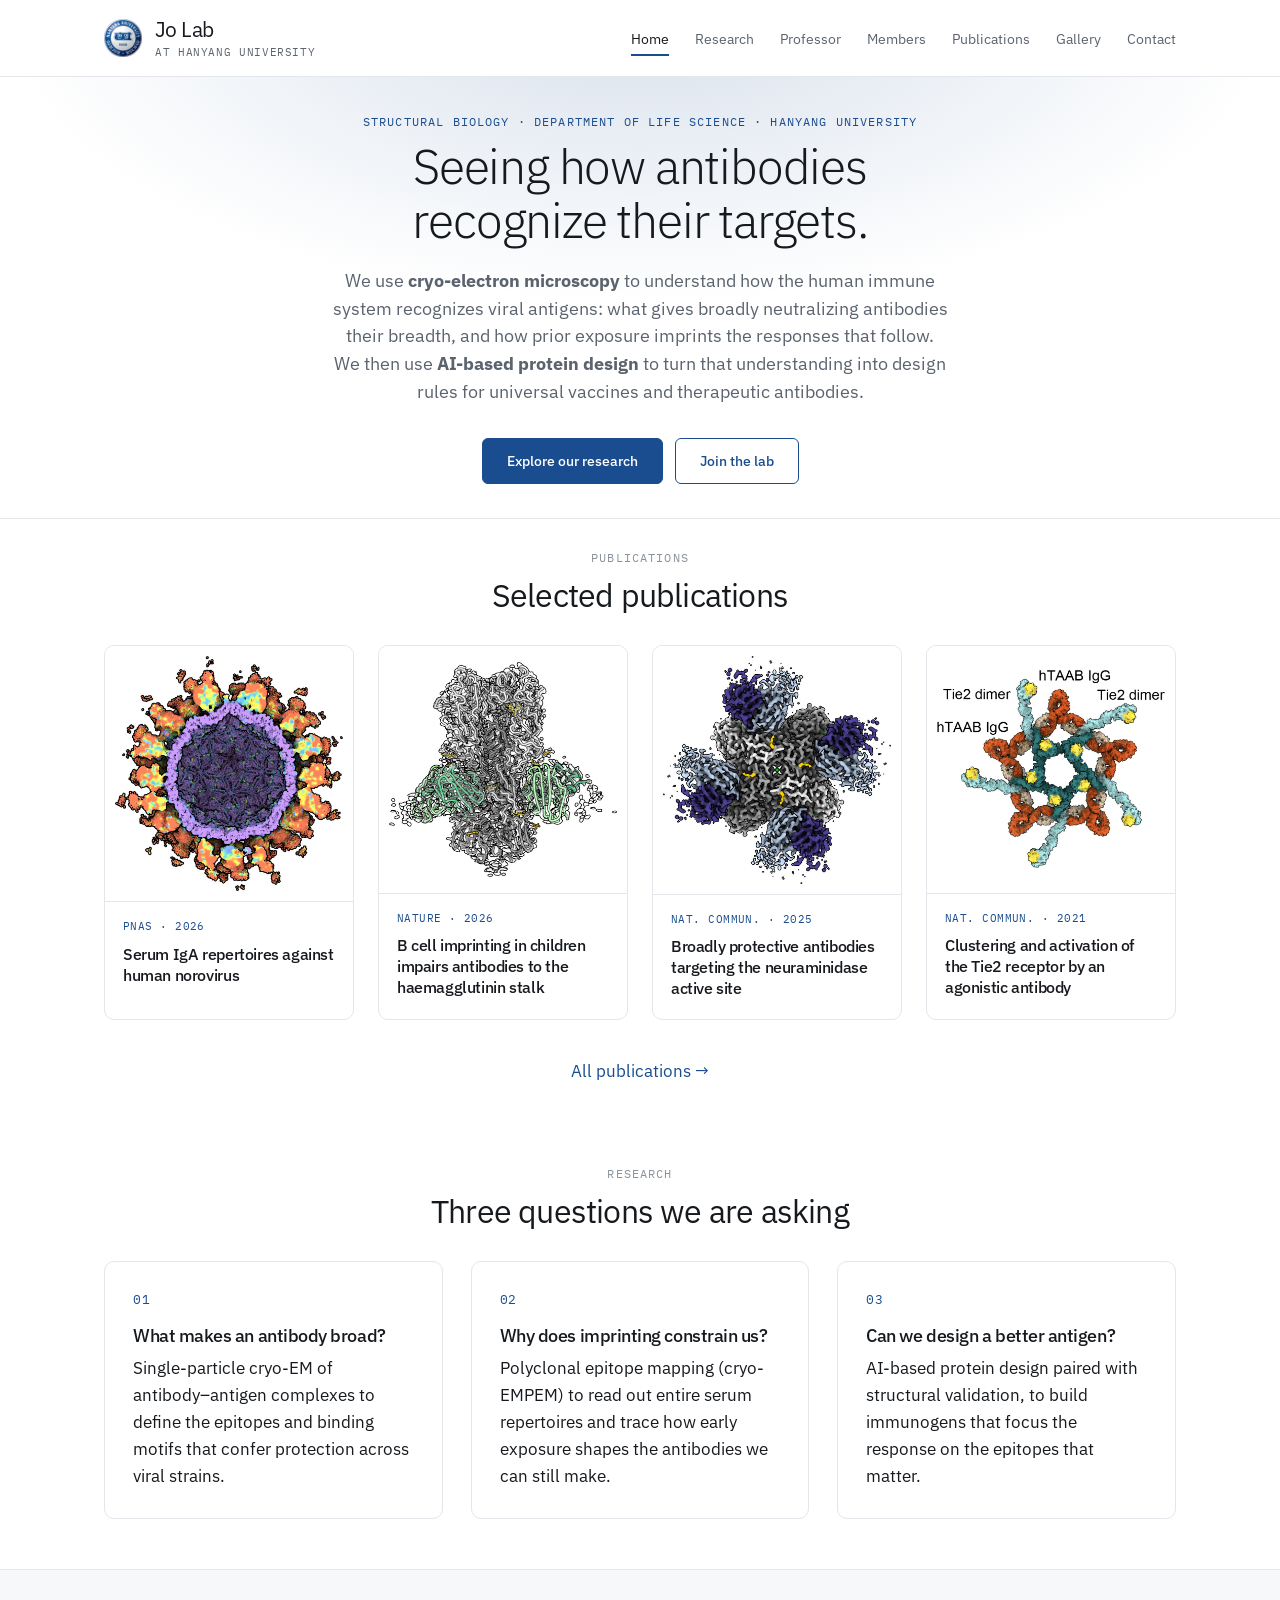
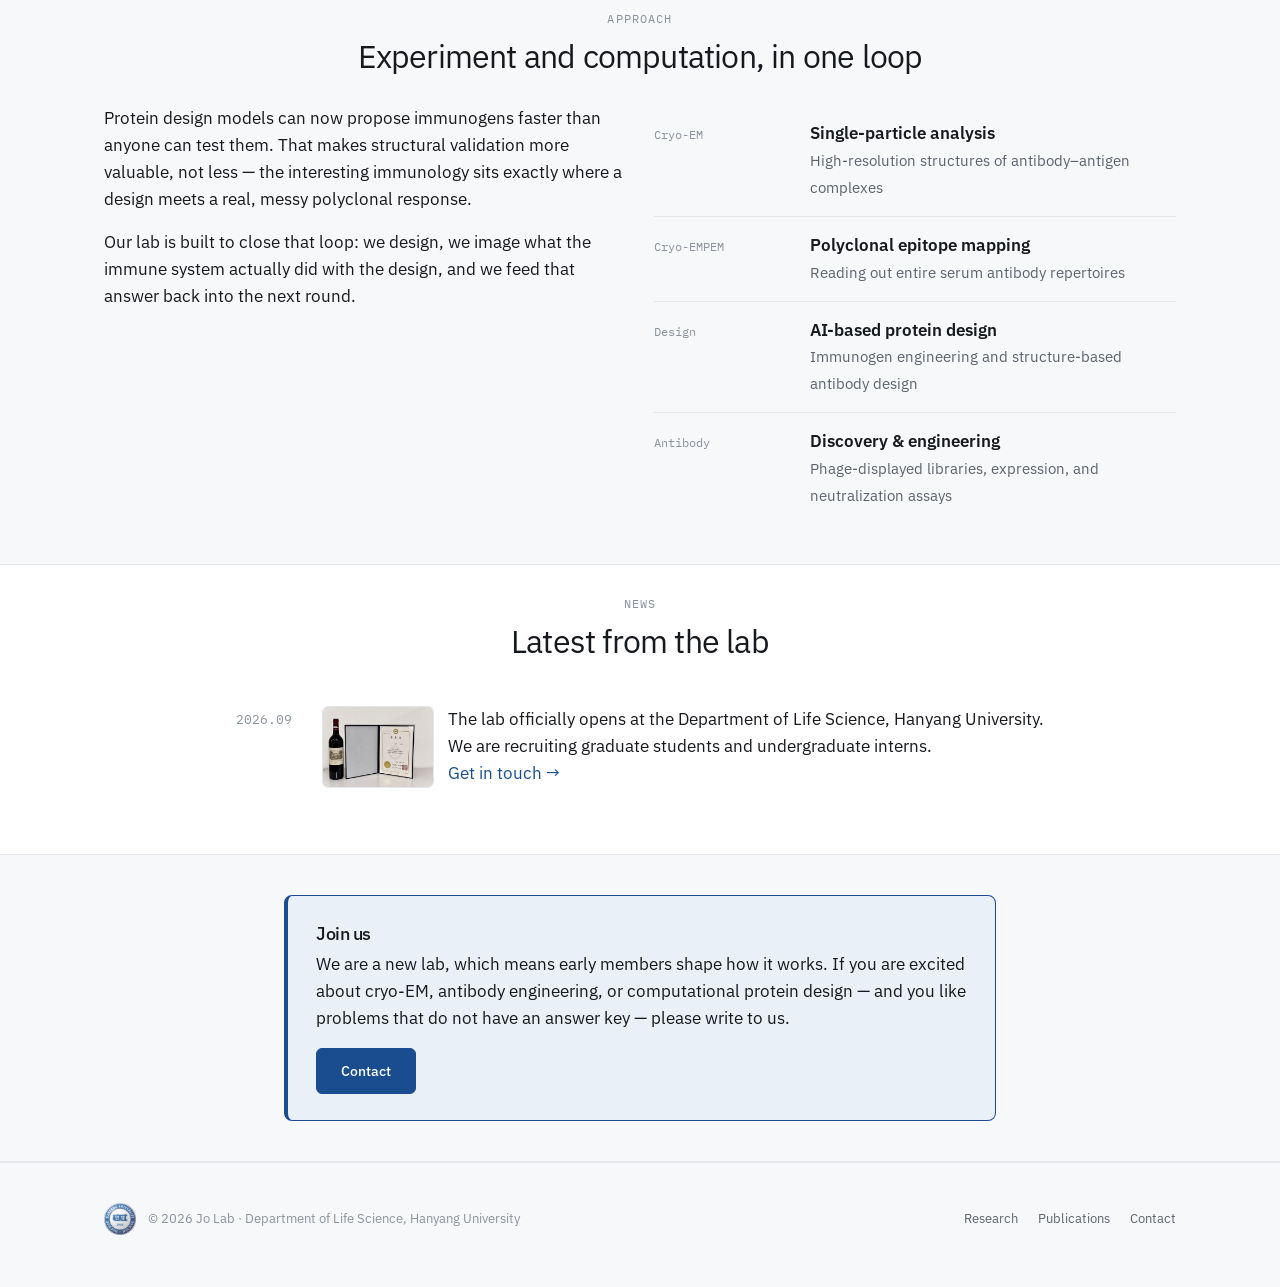
==== commit 97fbb974: "Add files via upload" ====
--- a/index.html
+++ b/index.html
@@ -42,13 +42,14 @@
 <!-- ===================== HERO ===================== -->
 <section class="hero">
   <div class="wrap">
-    <p class="eyebrow">Department of Life Science · Hanyang University</p>
+    <p class="eyebrow">Structural Biology · Department of Life Science · Hanyang University</p>
     <h1>Seeing how antibodies recognize their targets.</h1>
     <p class="lede">
-      We combine <strong>cryo-electron microscopy</strong> with <strong>AI-based protein
-      design</strong> to understand how the human immune system recognizes viral
-      antigens — and to turn that understanding into design rules for universal
-      vaccines and therapeutic antibodies.
+      We use <strong>cryo-electron microscopy</strong> to understand how the human immune
+      system recognizes viral antigens: what gives broadly neutralizing antibodies their
+      breadth, and how prior exposure imprints the responses that follow.<br>
+      We then use <strong>AI-based protein design</strong> to turn that understanding into
+      design rules for universal vaccines and therapeutic antibodies.
     </p>
     <div class="hero-actions">
       <a class="btn btn-primary" href="research.html">Explore our research</a>
--- a/style.css
+++ b/style.css
@@ -78,11 +78,12 @@
 .brand a { display: flex; align-items: center; gap: 13px; color: var(--ink); text-decoration: none; }
 .brand-logo { width: 38px; height: 38px; flex: none; }
 .brand-text { display: flex; flex-direction: column; line-height: 1.2; }
-/* The wordmark is set exactly like the big headline on the home page:
-   IBM Plex Sans Light. Raise font-weight to 400 or 500 if it reads too thin. */
+/* The wordmark uses the same face as the big headline on the home page, one
+   step heavier so the name does not read as thin. 300 = matches the headline
+   exactly, 500 = noticeably bolder. */
 .brand-name {
   font-family: var(--sans);
-  font-size: 1.32rem; font-weight: 300; letter-spacing: -.025em;
+  font-size: 1.32rem; font-weight: 400; letter-spacing: -.025em;
 }
 .brand-sub {
   font-size: .66rem; letter-spacing: .06em; text-transform: uppercase;
@@ -118,9 +119,11 @@
    Hero & page banners — centred
    ============================================================ */
 .hero {
-  padding: 72px 0 52px; text-align: center;
+  padding: 36px 0 34px; text-align: center;
   border-bottom: 1px solid var(--rule);
-  background: radial-gradient(760px 320px at 50% -20%, var(--accent-soft), transparent 70%);
+  /* The blue wash behind the headline. Raise or lower the .17 for more or
+     less colour; it is the only tinted area on the home page. */
+  background: radial-gradient(880px 400px at 50% -14%, rgba(26,77,143,.17), transparent 72%);
 }
 .eyebrow {
   font-size: .72rem; letter-spacing: .1em; text-transform: uppercase;
@@ -129,7 +132,10 @@
 .hero .eyebrow { color: var(--accent); }
 .hero h1 { max-width: 17ch; margin-left: auto; margin-right: auto; margin-bottom: .4em; }
 .hero .lede {
-  font-size: 1.1rem; color: var(--ink-soft); max-width: 60ch; margin: 0 auto;
+  font-size: 1.1rem; color: var(--ink-soft); margin: 0 auto;
+  /* 620px is the width at which the lines come out most even. The first
+     sentence ends with a <br> in index.html. */
+  max-width: 620px;
 }
 .hero-actions { display: flex; justify-content: center; flex-wrap: wrap; gap: 12px; margin-top: 32px; }
 
@@ -237,8 +243,11 @@
 .person p { font-size: .93rem; color: var(--ink-soft); }
 
 /* PI profile */
-.pi-layout { display: grid; grid-template-columns: 300px 1fr; gap: 52px; align-items: start; }
-@media (max-width: 820px) { .pi-layout { grid-template-columns: 1fr; gap: 32px; } }
+/* The photo sits flush with the left edge, but the entries beside it stop about
+   44px short of the right edge, so the block reads as leaning left. Nudging it
+   22px right makes the printed area optically centred on the page. */
+.pi-layout { display: grid; grid-template-columns: 300px 1fr; gap: 52px; align-items: start; margin-left: 22px; }
+@media (max-width: 820px) { .pi-layout { grid-template-columns: 1fr; gap: 32px; margin-left: 0; } }
 .pi-photo {
   aspect-ratio: 3 / 4; border-radius: 10px; background: var(--bg-soft);
   border: 1px solid var(--rule); display: flex; align-items: center;
@@ -485,6 +494,25 @@
 /* Grayscale map. Delete the filter line to show it in full colour. */
 .map-frame iframe { width: 100%; height: 100%; border: 0; filter: grayscale(1); }
 
+/* ============================================================
+   Back to top — the button itself is added by script.js
+   ============================================================ */
+.to-top {
+  position: fixed; right: 22px; bottom: 22px; z-index: 60;
+  width: 44px; height: 44px; border-radius: 50%; cursor: pointer;
+  display: flex; align-items: center; justify-content: center;
+  border: 0; background: var(--accent);
+  color: #fff; line-height: 1;
+  box-shadow: 0 3px 12px rgba(26,77,143,.3);
+  opacity: 0; visibility: hidden; transform: translateY(6px);
+  transition: opacity .18s, transform .18s, visibility .18s, background-color .15s;
+}
+.to-top svg { display: block; }
+.to-top.is-on { opacity: 1; visibility: visible; transform: none; }
+.to-top:hover { background: #16406f; }
+@media (max-width: 560px) { .to-top { right: 14px; bottom: 14px; } }
+@media (prefers-reduced-motion: reduce) { .to-top { transition: none; } }
+
 .callout {
   border: 1px solid var(--accent); border-left-width: 4px;
   border-radius: 8px; padding: 26px 28px; background: var(--accent-soft);
@@ -493,6 +521,9 @@
 .callout p:last-child { margin-bottom: 0; }
 
 /* Placeholder marker — delete these once real content is in */
+/* Grey, unobtrusive — for a value that is simply not available yet. */
+.pending { color: var(--ink-faint); }
+
 .todo {
   background: #fff6d9; border-left: 3px solid #e0a800;
   padding: 3px 8px; border-radius: 3px; font-size: .93em;
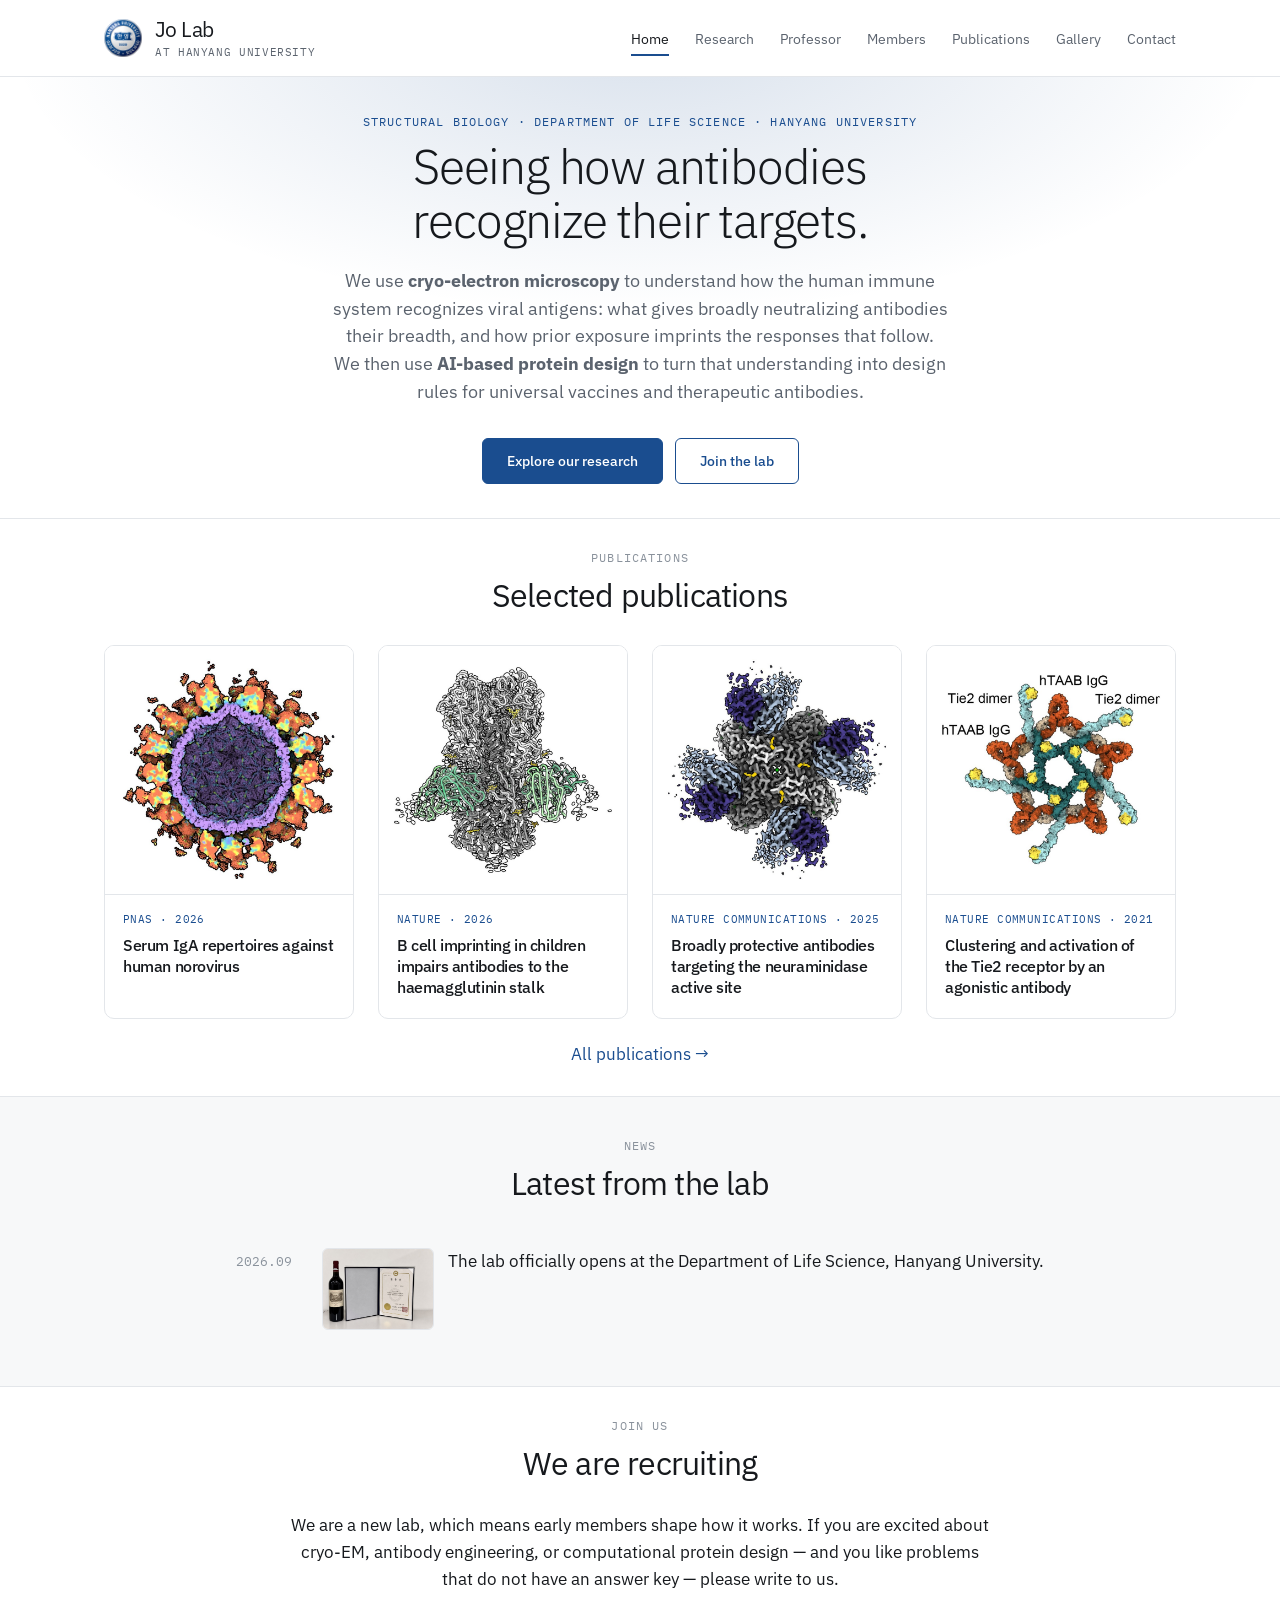
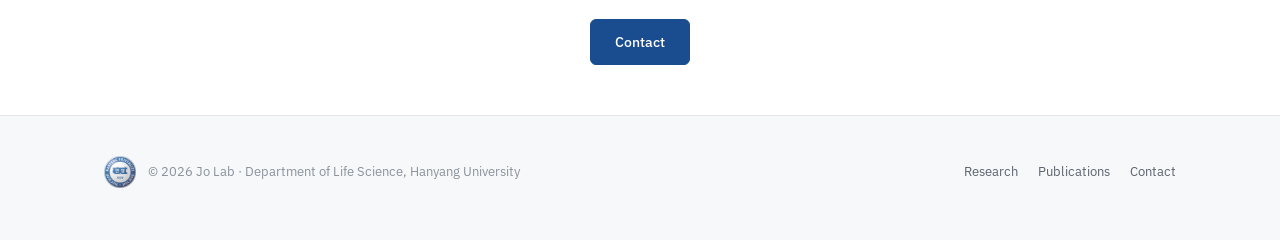
==== commit eda88b4a: "Add files via upload" ====
--- a/index.html
+++ b/index.html
@@ -90,7 +90,7 @@
       <a class="pubcard" href="https://doi.org/10.1038/s41467-025-62174-2" target="_blank" rel="noopener">
         <div class="fig"><img src="images/pub3.jpg" alt="Antibody bound to influenza neuraminidase"></div>
         <div class="body">
-          <p class="venue">Nat. Commun. · 2025</p>
+          <p class="venue">Nature Communications · 2025</p>
           <h3>Broadly protective antibodies targeting the neuraminidase active site</h3>
         </div>
       </a>
@@ -98,78 +98,20 @@
       <a class="pubcard" href="https://doi.org/10.1038/s41467-021-26620-1" target="_blank" rel="noopener">
         <div class="fig"><img src="images/pub4.jpg" alt="Hexagonal assembly of Tie2 dimers clustered by an agonistic antibody"></div>
         <div class="body">
-          <p class="venue">Nat. Commun. · 2021</p>
+          <p class="venue">Nature Communications · 2021</p>
           <h3>Clustering and activation of the Tie2 receptor by an agonistic antibody</h3>
         </div>
       </a>
 
     </div>
-    <p style="text-align:center;margin:38px 0 0;">
+    <p style="text-align:center;margin:22px 0 0;">
       <a href="publications.html">All publications →</a>
     </p>
   </div>
 </section>
 
-<!-- ===================== RESEARCH SUMMARY ===================== -->
-<section class="block">
-  <div class="wrap">
-    <div class="section-head">
-      <p class="eyebrow">Research</p>
-      <h2>Three questions we are asking</h2>
-    </div>
-    <div class="grid grid-3">
-      <div class="card">
-        <p class="num">01</p>
-        <h3>What makes an antibody broad?</h3>
-        <p>Single-particle cryo-EM of antibody–antigen complexes to define the epitopes
-        and binding motifs that confer protection across viral strains.</p>
-      </div>
-      <div class="card">
-        <p class="num">02</p>
-        <h3>Why does imprinting constrain us?</h3>
-        <p>Polyclonal epitope mapping (cryo-EMPEM) to read out entire serum repertoires
-        and trace how early exposure shapes the antibodies we can still make.</p>
-      </div>
-      <div class="card">
-        <p class="num">03</p>
-        <h3>Can we design a better antigen?</h3>
-        <p>AI-based protein design paired with structural validation, to build
-        immunogens that focus the response on the epitopes that matter.</p>
-      </div>
-    </div>
-  </div>
-</section>
-
-<!-- ===================== APPROACH ===================== -->
+<!-- ===================== NEWS ===================== -->
 <section class="block tinted">
-  <div class="wrap">
-    <div class="section-head">
-      <p class="eyebrow">Approach</p>
-      <h2>Experiment and computation, in one loop</h2>
-    </div>
-    <div class="grid grid-2">
-      <div>
-        <p>Protein design models can now propose immunogens faster than anyone can test
-        them. That makes structural validation more valuable, not less — the interesting
-        immunology sits exactly where a design meets a real, messy polyclonal response.</p>
-        <p>Our lab is built to close that loop: we design, we image what the immune
-        system actually did with the design, and we feed that answer back into the next
-        round.</p>
-      </div>
-      <div>
-        <ul class="timeline">
-          <li><span class="year">Cryo-EM</span><span class="what"><strong>Single-particle analysis</strong><span>High-resolution structures of antibody–antigen complexes</span></span></li>
-          <li><span class="year">Cryo-EMPEM</span><span class="what"><strong>Polyclonal epitope mapping</strong><span>Reading out entire serum antibody repertoires</span></span></li>
-          <li><span class="year">Design</span><span class="what"><strong>AI-based protein design</strong><span>Immunogen engineering and structure-based antibody design</span></span></li>
-          <li><span class="year">Antibody</span><span class="what"><strong>Discovery &amp; engineering</strong><span>Phage-displayed libraries, expression, and neutralization assays</span></span></li>
-        </ul>
-      </div>
-    </div>
-  </div>
-</section>
-
-<!-- ===================== NEWS ===================== -->
-<section class="block">
   <div class="wrap news-wrap">
     <div class="section-head">
       <p class="eyebrow">News</p>
@@ -184,25 +126,26 @@
           <img src="images/gallery-appointment.jpg" alt="Letter of appointment" loading="lazy">
         </a>
         <!-- Each sentence gets its own line (<br>). The news column is wide
-             enough that neither sentence wraps. -->
-        <p>The lab officially opens at the Department of Life Science, Hanyang University.<br>
-        We are recruiting graduate students and undergraduate interns.<br>
-        <a href="contact.html">Get&nbsp;in&nbsp;touch&nbsp;→</a></p>
+             enough that no sentence wraps. -->
+        <p>The lab officially opens at the Department of Life Science, Hanyang University.</p>
       </li>
     </ul>
   </div>
 </section>
 
 <!-- ===================== JOIN US ===================== -->
-<section class="block tinted">
+<section class="block">
   <div class="wrap narrow">
-    <div class="callout">
-      <h3>Join us</h3>
-      <p>We are a new lab, which means early members shape how it works. If you are
-      excited about cryo-EM, antibody engineering, or computational protein design — and
-      you like problems that do not have an answer key — please write to us.</p>
-      <p><a class="btn btn-primary" href="contact.html">Contact</a></p>
+    <div class="section-head">
+      <p class="eyebrow">Join us</p>
+      <h2>We are recruiting</h2>
     </div>
+    <p class="centered">We are a new lab, which means early members shape how it works.
+    If you are excited about cryo-EM, antibody engineering, or computational protein
+    design — and you like problems that do not have an answer key — please write to us.</p>
+    <p class="centered" style="margin:26px 0 0;">
+      <a class="btn btn-primary" href="contact.html">Contact</a>
+    </p>
   </div>
 </section>
 
--- a/style.css
+++ b/style.css
@@ -21,6 +21,11 @@
   --mono: "IBM Plex Mono", ui-monospace, SFMono-Regular, Menlo, monospace;
 
   --maxw: 1120px;
+
+  /* The soft blue wash at the top of every page. One place to tune it:
+     raise or lower the .17 for more or less colour. The offset is in px, not
+     %, so the band looks identical on a tall hero and a short page banner. */
+  --wash: radial-gradient(880px 400px at 50% -50px, rgba(26,77,143,.17), transparent 72%);
 }
 
 /* --- Reset --- */
@@ -121,9 +126,7 @@
 .hero {
   padding: 36px 0 34px; text-align: center;
   border-bottom: 1px solid var(--rule);
-  /* The blue wash behind the headline. Raise or lower the .17 for more or
-     less colour; it is the only tinted area on the home page. */
-  background: radial-gradient(880px 400px at 50% -14%, rgba(26,77,143,.17), transparent 72%);
+  background: var(--wash);
 }
 .eyebrow {
   font-size: .72rem; letter-spacing: .1em; text-transform: uppercase;
@@ -149,8 +152,8 @@
 .btn-ghost { background: transparent; color: var(--accent); }
 
 .page-banner {
-  padding: 54px 0 38px; border-bottom: 1px solid var(--rule);
-  background: var(--bg-soft); text-align: center;
+  padding: 28px 0 34px; border-bottom: 1px solid var(--rule);
+  background: var(--wash); text-align: center;
 }
 .page-banner .eyebrow { color: var(--accent); }
 .page-banner h1 { margin-bottom: .32em; }
@@ -166,6 +169,15 @@
 .hero + section.block:not(.tinted),
 .page-banner + section.block:not(.tinted),
 section.block + section.block:not(.tinted) { padding-top: 30px; }
+/* Two plain white sections in a row have nothing between them, so a hairline
+   marks the boundary. Not needed after a tinted section — its own border and
+   background already do that. */
+section.block:not(.tinted) + section.block:not(.tinted):not(.tab-panel) {
+  border-top: 1px solid var(--rule);
+}
+/* A plain section running straight into a tinted one would otherwise leave
+   50px + 40px of gap; the tinted background already separates them. */
+section.block:not(.tinted):has(+ section.block.tinted) { padding-bottom: 28px; }
 .section-head { margin-bottom: 30px; text-align: center; }
 .section-head .eyebrow { color: var(--ink-faint); }
 .section-head--left { text-align: left; }
@@ -216,11 +228,12 @@
 }
 .pubcard:hover { border-color: #c9d2dd; transform: translateY(-2px); text-decoration: none; }
 .pubcard .fig { aspect-ratio: 1 / 1; background: #fff; border-bottom: 1px solid var(--rule); }
-.pubcard .fig img { width: 100%; height: 100%; object-fit: contain; padding: 10px; }
+.pubcard .fig img { width: 100%; height: 100%; object-fit: contain; }
 .pubcard .body { padding: 16px 18px 20px; }
 .pubcard .venue {
   font-family: var(--mono); font-size: .7rem; letter-spacing: .04em;
   color: var(--accent); margin: 0 0 8px; text-transform: uppercase;
+  line-height: 1.45;
 }
 .pubcard h3 { font-size: .98rem; font-weight: 500; line-height: 1.34; margin: 0; }
 
@@ -463,6 +476,8 @@
    Contact
    ============================================================ */
 .contact-grid { display: grid; grid-template-columns: 1fr 1fr; gap: 52px; }
+/* No trailing paragraph margin — the section's own padding sets the gap. */
+.contact-grid > div > p:last-child { margin-bottom: 0; }
 @media (max-width: 820px) { .contact-grid { grid-template-columns: 1fr; gap: 34px; } }
 .info-row {
   display: grid; grid-template-columns: 108px 1fr; gap: 14px;
@@ -513,6 +528,8 @@
 @media (max-width: 560px) { .to-top { right: 14px; bottom: 14px; } }
 @media (prefers-reduced-motion: reduce) { .to-top { transition: none; } }
 
+.centered { text-align: center; }
+
 .callout {
   border: 1px solid var(--accent); border-left-width: 4px;
   border-radius: 8px; padding: 26px 28px; background: var(--accent-soft);
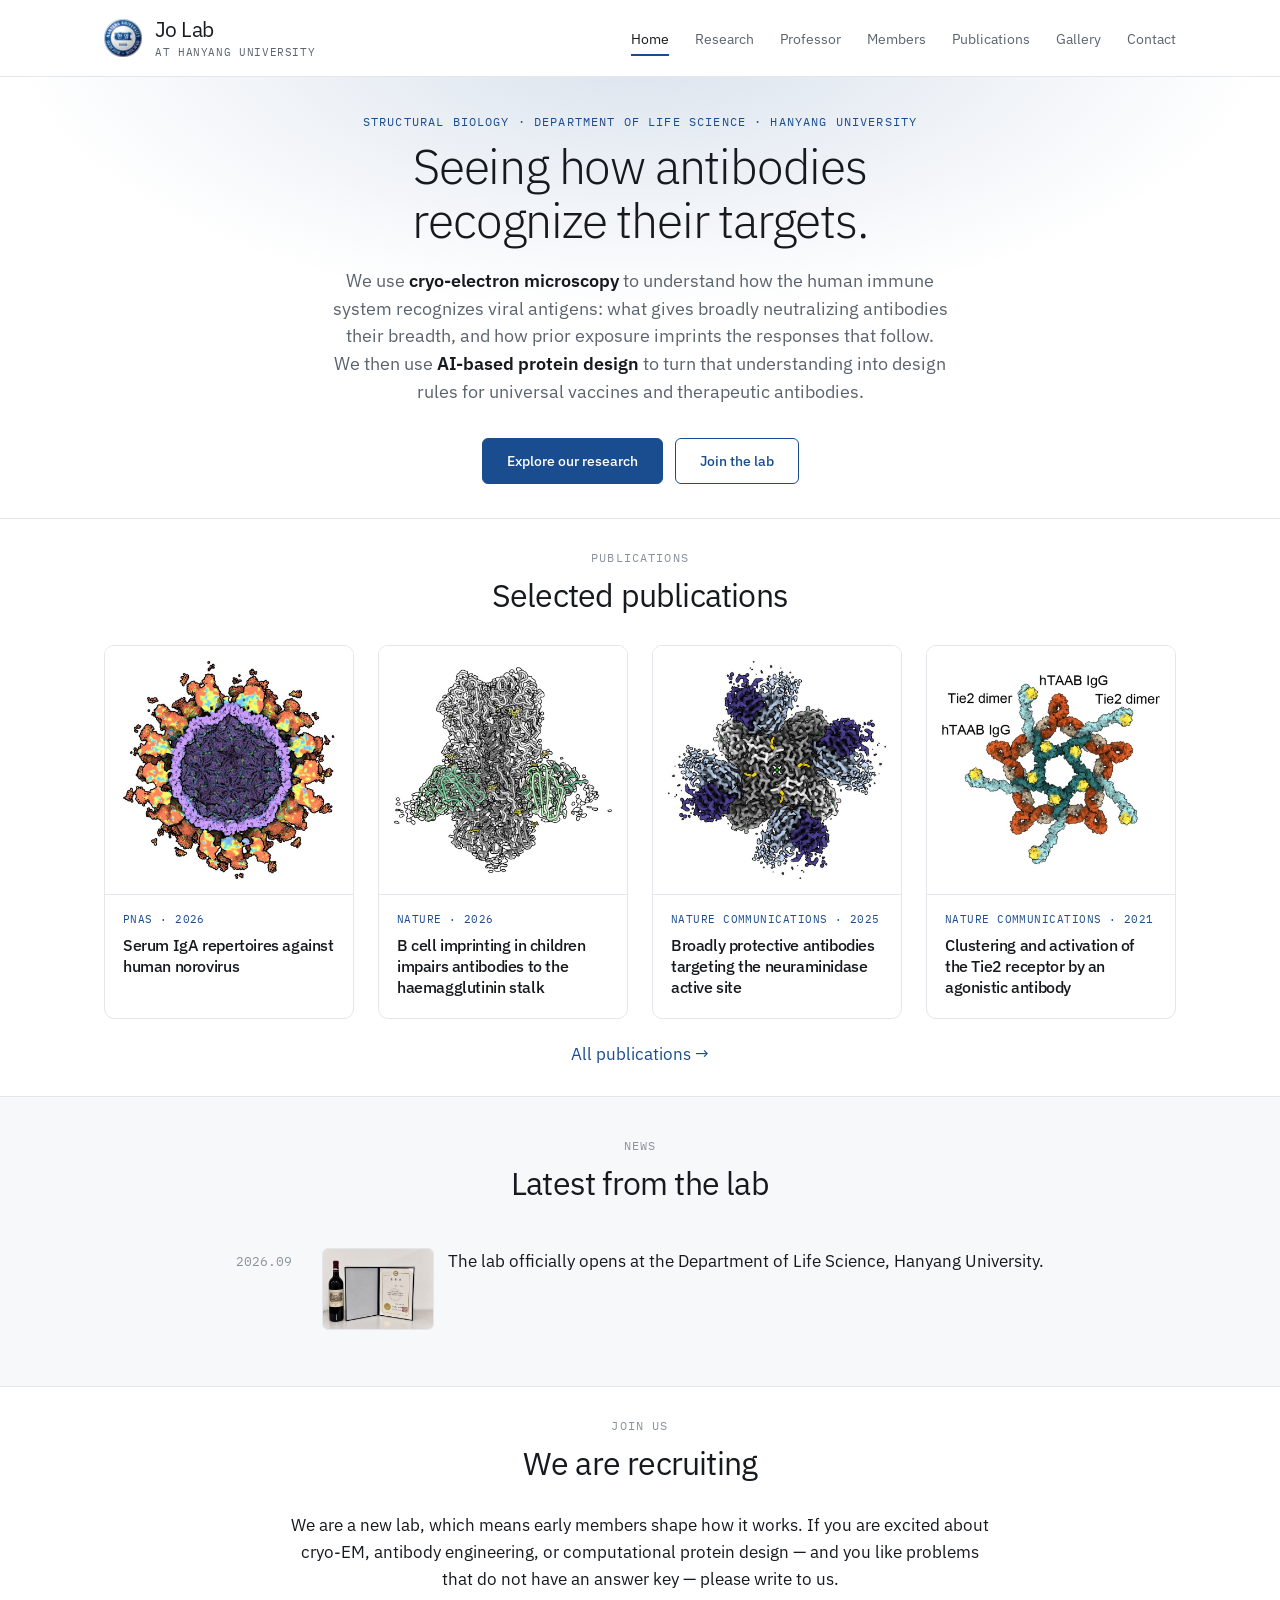
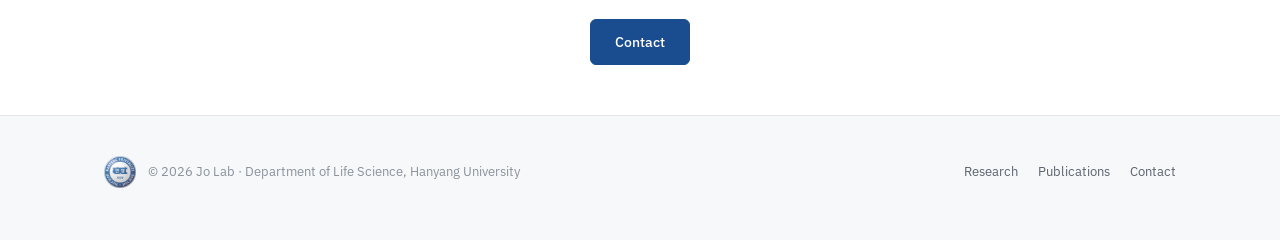
==== commit b19d9904: "Add files via upload" ====
--- a/index.html
+++ b/index.html
@@ -5,6 +5,20 @@
 <meta name="viewport" content="width=device-width, initial-scale=1">
 <title>Jo Lab — Structural Biology, Hanyang University</title>
 <meta name="description" content="Structural biology laboratory at the Department of Life Science, Hanyang University. Cryo-EM and computational structure prediction.">
+<!-- Link preview (KakaoTalk, Slack, Facebook, X ...). If a page's title or
+     description changes above, change it here too. -->
+<meta property="og:type" content="website">
+<meta property="og:site_name" content="Jo Lab at Hanyang University">
+<meta property="og:locale" content="en_US">
+<meta property="og:title" content="Jo Lab — Structural Biology, Hanyang University">
+<meta property="og:description" content="Structural biology laboratory at the Department of Life Science, Hanyang University. Cryo-EM and computational structure prediction.">
+<meta property="og:url" content="https://jolabstructbio.hanyang.ac.kr/">
+<meta property="og:image" content="https://jolabstructbio.hanyang.ac.kr/images/og-image.jpg">
+<meta property="og:image:width" content="1200">
+<meta property="og:image:height" content="630">
+<meta property="og:image:alt" content="Atomic model built into a cryo-EM density map">
+<meta name="twitter:card" content="summary_large_image">
+
 <link rel="preconnect" href="https://fonts.googleapis.com">
 <link rel="preconnect" href="https://fonts.gstatic.com" crossorigin>
 <link href="https://fonts.googleapis.com/css2?family=IBM+Plex+Mono:wght@400;500&family=IBM+Plex+Sans:wght@300;400;500;600&display=swap" rel="stylesheet">
--- a/style.css
+++ b/style.css
@@ -41,6 +41,9 @@
   -webkit-font-smoothing: antialiased;
 }
 img { max-width: 100%; display: block; }
+/* Browsers indent <figure> by 40px on each side by default, which eats a
+   quarter of the width on a phone. */
+figure { margin: 0; }
 a { color: var(--accent); text-decoration: none; }
 a:hover { text-decoration: underline; text-underline-offset: 3px; }
 
@@ -66,6 +69,10 @@
 
 .wrap { max-width: var(--maxw); margin: 0 auto; padding: 0 24px; }
 .narrow { max-width: 760px; }
+
+/* Emphasis inside running text. 600 rather than the browser's 700, so a bold
+   phrase stands out without looking heavier than the headings around it. */
+.narrow p strong, .hero .lede strong { font-weight: 600; color: var(--ink); }
 
 /* ============================================================
    Header / Navigation
@@ -181,6 +188,8 @@
 .section-head { margin-bottom: 30px; text-align: center; }
 .section-head .eyebrow { color: var(--ink-faint); }
 .section-head--left { text-align: left; }
+/* A list needs less room under its heading than a block of prose or a grid. */
+.section-head:has(+ .interests) { margin-bottom: 18px; }
 
 /* ============================================================
    Grids & cards
@@ -339,6 +348,10 @@
 @media (max-width: 760px) {
   .pub-thumb { grid-template-columns: 28px 1fr; }
   .pub-thumb .thumb { grid-column: 2; margin-bottom: 14px; max-width: 240px; }
+  /* The figure is pinned to column 2, so the citation that follows it must be
+     pinned there too — otherwise it is auto-placed into the 28px number
+     column and every line ends up one word wide. */
+  .pub-thumb > div:last-child { grid-column: 2; }
 }
 
 /* ============================================================
@@ -346,11 +359,13 @@
    ============================================================ */
 .interests { list-style: none; margin: 0; padding: 0; }
 .interests li {
-  position: relative; padding: 14px 0 14px 26px; border-bottom: 1px solid var(--rule);
+  position: relative; padding: 7px 0 7px 26px; border-bottom: 1px solid var(--rule);
+  color: var(--ink-soft);
 }
 .interests li:last-child { border-bottom: none; }
+.interests strong { font-weight: 600; color: var(--ink); }
 .interests li::before {
-  content: ""; position: absolute; left: 2px; top: 26px;
+  content: ""; position: absolute; left: 2px; top: 20px;
   width: 10px; height: 2px; background: var(--accent);
 }
 
@@ -371,8 +386,32 @@
   padding: 13px 16px; font-size: .78rem; color: var(--ink-soft);
   border-top: 1px solid var(--rule);
 }
+/* A wide figure is cropped to 16:9 from the centre. Change the ratio here if
+   a picture should be shown at its own shape instead. */
 .figure-wide .frame { aspect-ratio: 16 / 9; }
+/* A picture needs less room above it than a heading does, so a section that
+   opens with one sits closer to the banner. */
+section.block:has(> .wrap > .figure-wide:first-child) { padding-top: 16px; }
 .figure-wide figcaption { text-align: center; }
+/* A diagram must never be cropped, so this variant keeps the picture's own
+   shape and fits it inside the frame. */
+.figure-plain .frame { aspect-ratio: auto; padding: 0; }
+.figure-plain .frame img { height: auto; object-fit: contain; }
+.figure-plain figcaption { text-align: center; }
+
+/* Phones: these two figures break out of the page's side padding, so the
+   picture gets the full screen width instead of two thirds of it. */
+@media (max-width: 620px) {
+  .figure-wide, .figure-plain { margin-left: -24px; margin-right: -24px; }
+  .figure-wide, .figure-plain,
+  .figure-wide .frame, .figure-plain .frame {
+    border-radius: 0; border-left: 0; border-right: 0;
+  }
+  .figure-wide figcaption, .figure-plain figcaption { padding-left: 24px; padding-right: 24px; }
+}
+/* The "view full size" hint is only useful where the picture is small. */
+.zoom-hint { display: none; }
+@media (max-width: 760px) { .zoom-hint { display: block; } }
 
 /* Keeps a phrase on one line, so names like Tie2-Fn2-3 or (5 Fabs-1) are never
    split across two lines. Wrap any text in <span class="nb">…</span>. */
@@ -530,6 +569,21 @@
 
 .centered { text-align: center; }
 
+/* A line break that only applies on wide screens. Below 760px the sentence
+   before it no longer fits on one line, so the break is dropped and the text
+   flows normally instead of leaving a stubby line. */
+@media (max-width: 760px) { br.br-wide { display: none; } }
+
+/* Small reference note under a paragraph. The <sup> marker in the body text
+   links down to it. */
+.footnote {
+  font-size: .8rem; line-height: 1.5; color: var(--ink-faint);
+  margin: 4px 0 0; scroll-margin-top: 96px;
+}
+.footnote:first-of-type { margin-top: 22px; }
+.footnote a { color: var(--ink-soft); text-decoration: underline; text-underline-offset: 2px; }
+.footnote a:hover { color: var(--accent); }
+
 .callout {
   border: 1px solid var(--accent); border-left-width: 4px;
   border-radius: 8px; padding: 26px 28px; background: var(--accent-soft);
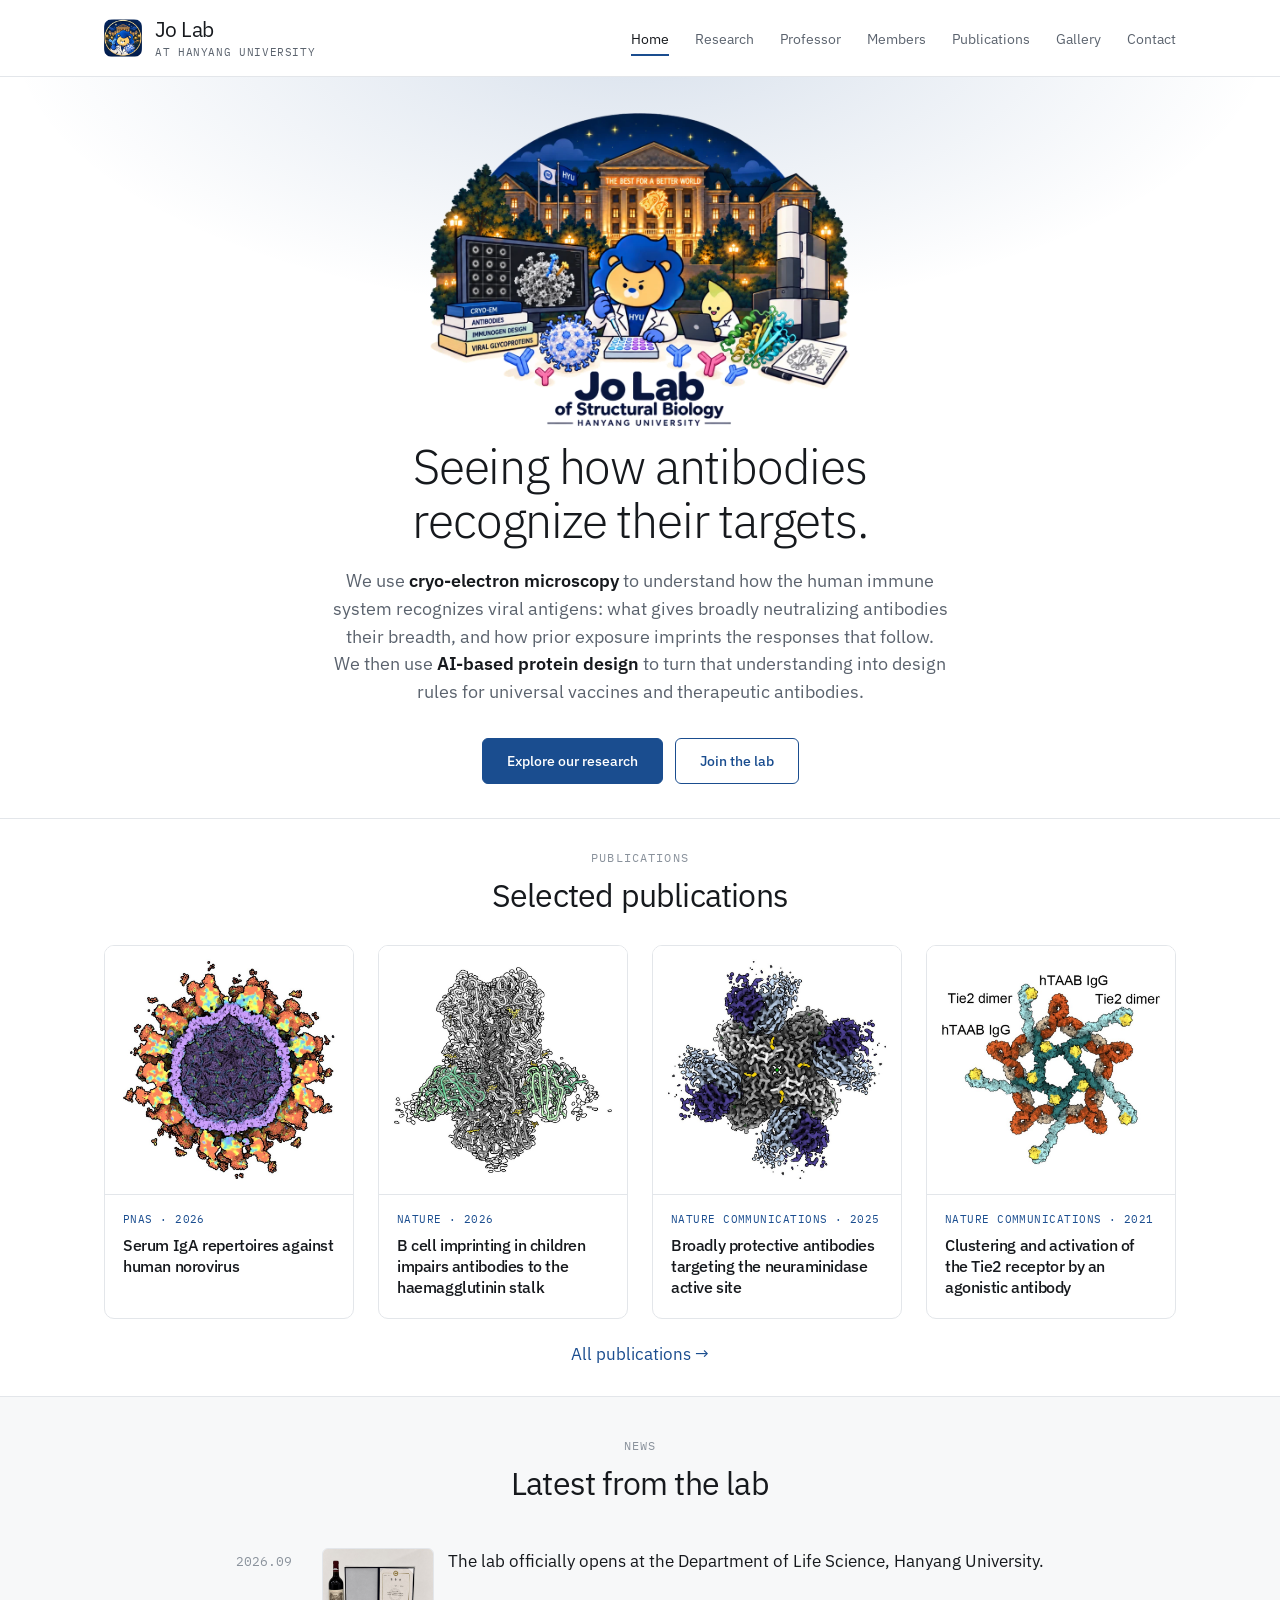
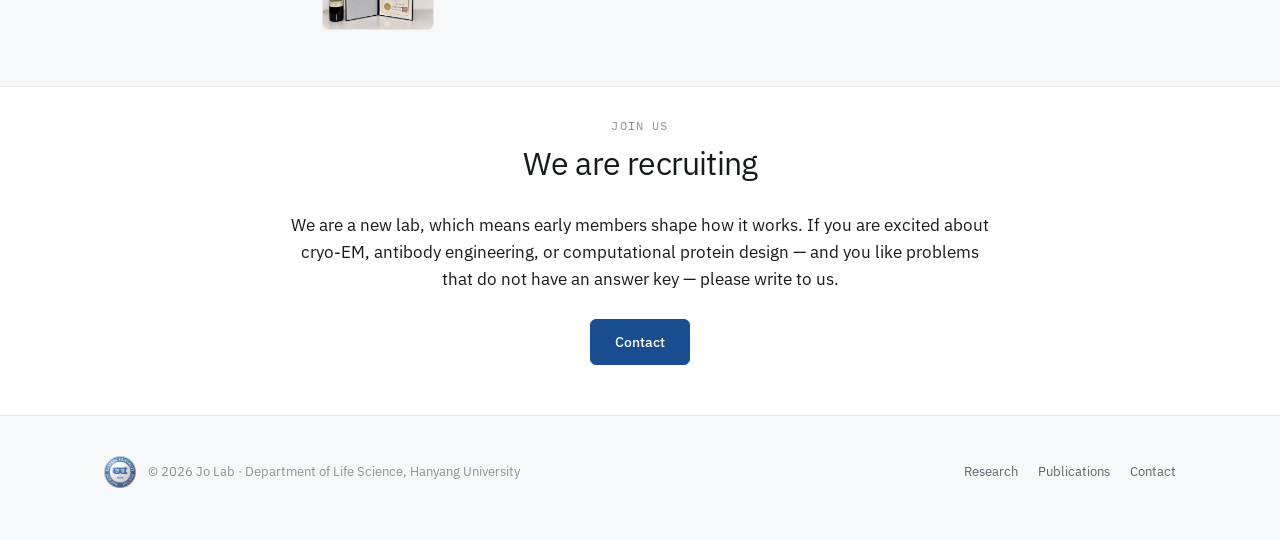
==== commit 052c469b: "Add files via upload" ====
--- a/index.html
+++ b/index.html
@@ -5,6 +5,13 @@
 <meta name="viewport" content="width=device-width, initial-scale=1">
 <title>Jo Lab — Structural Biology, Hanyang University</title>
 <meta name="description" content="Structural biology laboratory at the Department of Life Science, Hanyang University. Cryo-EM and computational structure prediction.">
+<!-- Tab icon. To use a different picture, replace these three files in the
+     images folder; they must be square. 16px is the size Chrome actually
+     shows, so a single letter or a very simple shape is all that reads. -->
+<link rel="icon" href="images/favicon-32.png" sizes="32x32">
+<link rel="icon" href="images/favicon-16.png" sizes="16x16">
+<link rel="apple-touch-icon" href="images/apple-touch-icon.png">
+
 <!-- Link preview (KakaoTalk, Slack, Facebook, X ...). If a page's title or
      description changes above, change it here too. -->
 <meta property="og:type" content="website">
@@ -31,7 +38,7 @@
   <div class="wrap">
     <div class="brand">
       <a href="index.html">
-        <img class="brand-logo" src="images/hanyang-logo.png" alt="Hanyang University">
+        <img class="brand-logo" src="images/lab-mark.webp" alt="Jo Lab">
         <span class="brand-text">
           <span class="brand-name">Jo Lab</span>
           <span class="brand-sub">at Hanyang University</span>
@@ -56,7 +63,8 @@
 <!-- ===================== HERO ===================== -->
 <section class="hero">
   <div class="wrap">
-    <p class="eyebrow">Structural Biology · Department of Life Science · Hanyang University</p>
+    <img class="hero-logo" src="images/lab-logo.webp"
+         alt="Jo Lab of Structural Biology, Hanyang University">
     <h1>Seeing how antibodies recognize their targets.</h1>
     <p class="lede">
       We use <strong>cryo-electron microscopy</strong> to understand how the human immune
--- a/style.css
+++ b/style.css
@@ -140,6 +140,12 @@
   color: var(--ink-faint); font-weight: 400; margin-bottom: 9px;
 }
 .hero .eyebrow { color: var(--accent); }
+/* 히어로 상단 연구실 로고. 폭만 바꾸면 크기가 조절됩니다. */
+.hero-logo {
+  display: block; width: 100%; max-width: 420px; height: auto;
+  margin: 0 auto 14px;
+}
+@media (max-width: 620px) { .hero-logo { max-width: 300px; } }
 .hero h1 { max-width: 17ch; margin-left: auto; margin-right: auto; margin-bottom: .4em; }
 .hero .lede {
   font-size: 1.1rem; color: var(--ink-soft); margin: 0 auto;
@@ -283,8 +289,13 @@
 /* Year column is sized to "2022.10 – 2026.08", which measures 135px. */
 .timeline li {
   display: grid; grid-template-columns: 140px 1fr; gap: 16px;
-  padding: 15px 0; border-bottom: 1px solid var(--rule);
-}
+  padding: 9px 0; border-bottom: 1px solid var(--rule);
+}
+/* First row sits right under the heading, last row right above the next one. */
+.timeline li:first-child { padding-top: 2px; }
+.timeline li:last-child  { padding-bottom: 0; }
+/* Headings that open a section of the CV. */
+.timeline + h2 { margin-top: 30px; }
 /* Use class="timeline timeline--short" for lists whose years are just "2026".
    The narrower column gives the text 666px instead of 558px, which is enough
    for the longest society name to stay on one line. */
@@ -318,7 +329,9 @@
 .pub .authors .me { color: var(--ink); font-weight: 600; }
 .pub .venue { font-size: .9rem; color: var(--ink-soft); margin: 0; }
 .pub .venue em { font-style: italic; font-weight: 600; color: var(--ink); }
-.pub .venue a { text-decoration: none; }
+/* Journal names carry their own <em>; a plain-text link such as
+   "Author interview" needs the colour and underline itself. */
+.pub .venue a { color: var(--accent); text-decoration: underline; text-underline-offset: 3px; }
 .pub .venue a em { color: var(--accent); text-decoration: underline; text-underline-offset: 3px; }
 
 /* Author markers (* and #). The asterisk is small, so it is set a little
@@ -357,7 +370,10 @@
 /* ============================================================
    Research interests
    ============================================================ */
-.interests { list-style: none; margin: 0; padding: 0; }
+/* The list keeps a readable measure even when its section runs full width
+   (the overview figure above it needs the whole page). */
+.interests { list-style: none; margin: 0 auto; padding: 0; max-width: 760px; }
+.figure-plain + .interests { margin-top: 36px; }
 .interests li {
   position: relative; padding: 7px 0 7px 26px; border-bottom: 1px solid var(--rule);
   color: var(--ink-soft);
@@ -508,7 +524,9 @@
 .news p { margin: 0; }
 @media (max-width: 560px) {
   .news li, .news li.with-thumb { grid-template-columns: 1fr; gap: 4px; }
-  .news-thumb { max-width: 200px; margin: 6px 0; }
+  /* Stacked on a phone, the picture sits on its own line, so centre it
+     instead of leaving all the empty space on one side. */
+  .news-thumb { max-width: 200px; margin: 6px auto; }
 }
 
 /* ============================================================
@@ -530,8 +548,10 @@
 .info-row dd { margin: 0; overflow-wrap: anywhere; }
 
 /* Narrow sidebar version (PI page): label above the value. */
-.pi-contact .info-row { grid-template-columns: 1fr; gap: 3px; padding: 12px 0; }
+.pi-contact .info-row { grid-template-columns: 1fr; gap: 3px; padding: 7px 0; }
 .pi-contact .info-row dt { padding-top: 0; }
+.pi-contact .info-row:first-child { padding-top: 0; }
+.pi-contact .info-row:last-child  { padding-bottom: 0; }
 
 .map-frame {
   aspect-ratio: 4 / 3; border-radius: 10px; overflow: hidden;
